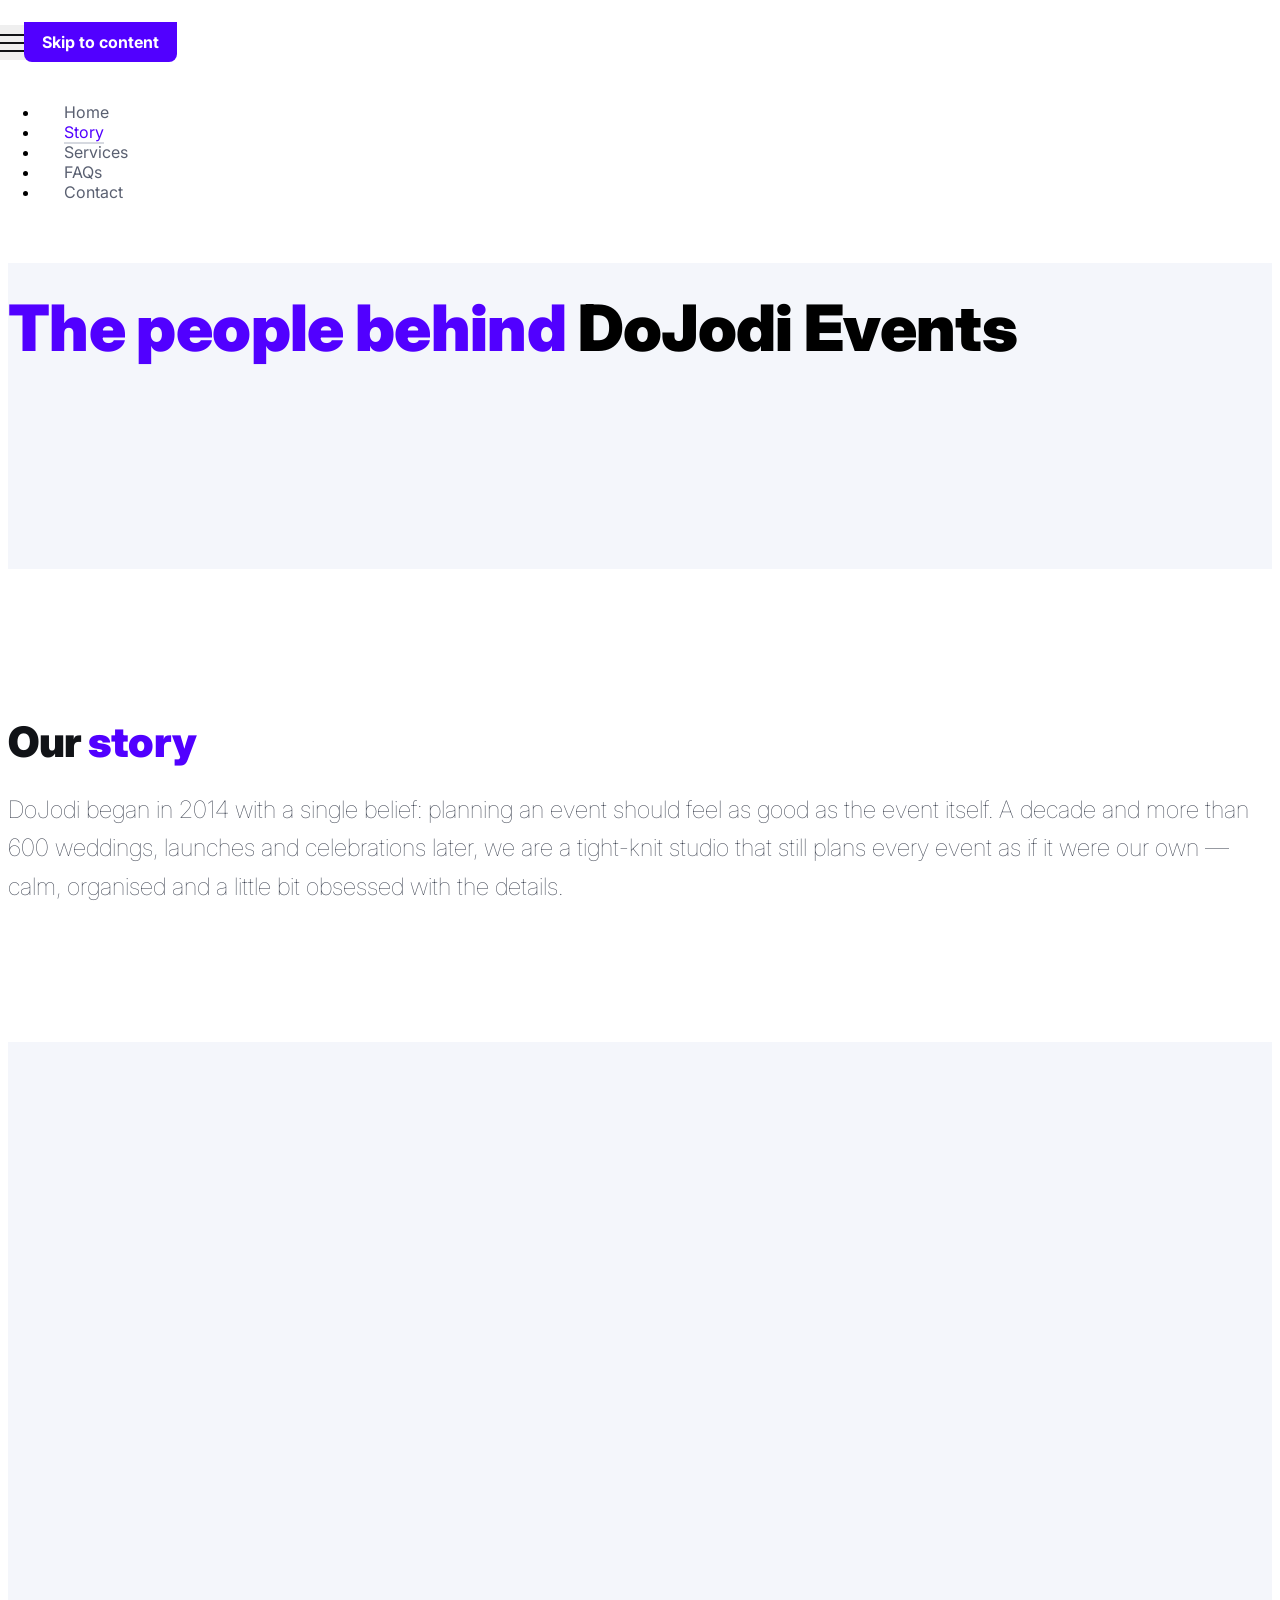
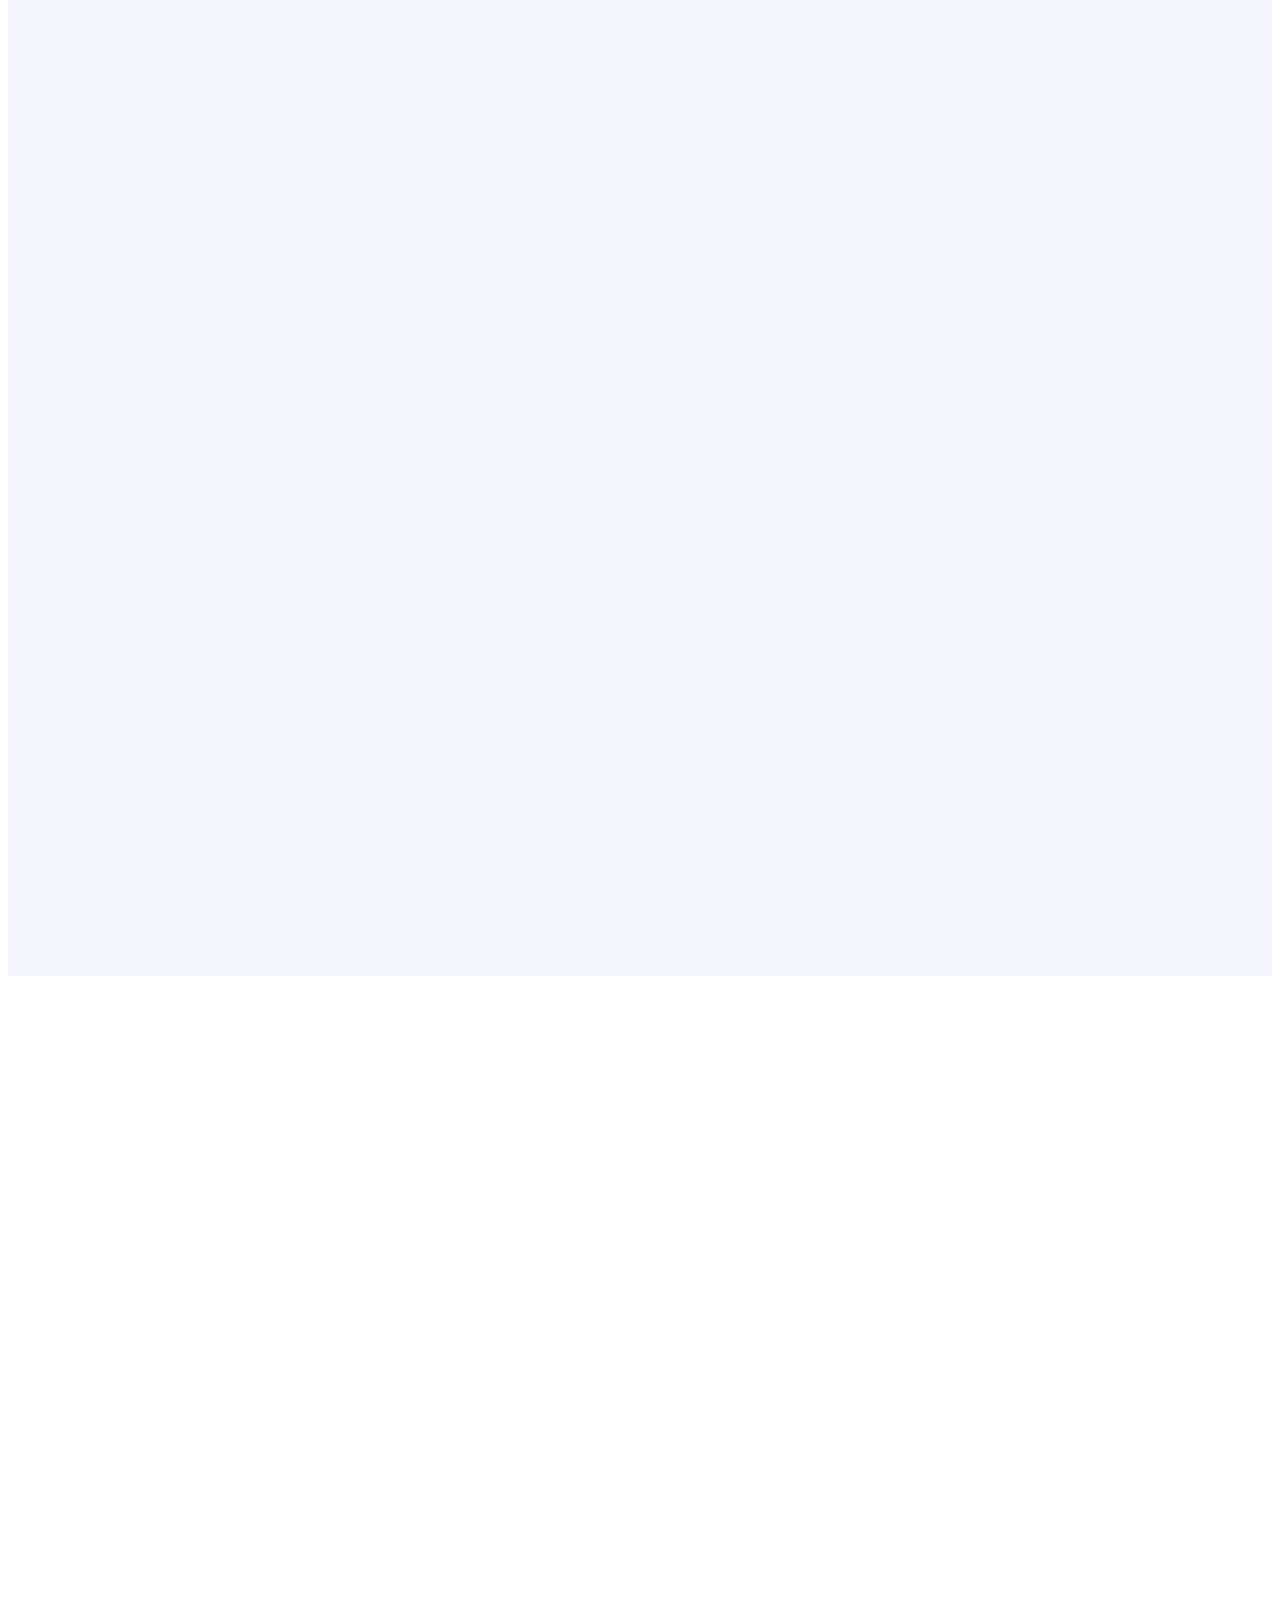
==== about.html @ 3bb0458b "Overhaul DoJodi site: shared partials, design system, real content, a11y & UX Architecture - Extract" ====
<!doctype html>
<html lang="en">
  <head>
    <meta charset="utf-8">
    <meta name="viewport" content="width=device-width, initial-scale=1">
    <meta name="description" content="Meet the team behind DoJodi Events — a full-service wedding and event planning studio, and hear what our clients say about working with us.">
    <meta name="author" content="DoJodi Events">
    <meta name="theme-color" content="#5100ff">

    <title>Our Story &amp; Team — DoJodi Events</title>

    <!-- Open Graph -->
    <meta property="og:type" content="website">
    <meta property="og:title" content="Our Story &amp; Team — DoJodi Events">
    <meta property="og:description" content="The people behind DoJodi, and what our clients say about working with us.">
    <meta property="og:url" content="https://teamdojodi.github.io/about.html">
    <meta property="og:image" content="https://teamdojodi.github.io/images/header/businesspeople-meeting-office-working.jpg">

    <link rel="icon" href="data:image/svg+xml,%3Csvg%20xmlns='http://www.w3.org/2000/svg'%20viewBox='0%200%2032%2032'%3E%3Crect%20width='32'%20height='32'%20rx='7'%20fill='%235100ff'/%3E%3Ctext%20x='16'%20y='22'%20font-family='Arial,sans-serif'%20font-size='18'%20font-weight='bold'%20fill='%23fff'%20text-anchor='middle'%3ED%3C/text%3E%3C/svg%3E">

    <!-- CSS -->
    <link rel="preconnect" href="https://fonts.googleapis.com">
    <link rel="preconnect" href="https://fonts.gstatic.com" crossorigin>
    <link href="https://fonts.googleapis.com/css2?family=Inter:wght@100;300;400;700;900&display=swap" rel="stylesheet">
    <link href="css/bootstrap.min.css" rel="stylesheet">
    <link href="css/bootstrap-icons.css" rel="stylesheet">
    <link href="css/slick.css" rel="stylesheet">
    <link href="css/dojodi.css" rel="stylesheet">
  </head>

  <body>
    <a class="skip-link" href="#main">Skip to content</a>

    <div class="preloader" role="status" aria-live="polite">
      <span class="visually-hidden">Loading…</span>
      <div class="spinner"><span class="sk-inner-circle"></span></div>
    </div>
    <div data-include="navbar"></div>

    <main id="main">
      <header class="site-header section-padding-img site-header-image">
        <div class="container">
          <div class="row">
            <div class="col-lg-6 col-12 header-info">
              <h1>
                <span class="d-block text-primary">The people behind</span>
                <span class="d-block text-dark">DoJodi Events</span>
              </h1>
            </div>
          </div>
        </div>

        <img src="images/header/businesspeople-meeting-office-working.jpg" class="header-image img-fluid" alt="A team of five colleagues laughing and throwing paperwork into the air to celebrate in a studio" loading="lazy">
      </header>

      <section class="section-padding">
        <div class="container">
          <div class="row justify-content-center">
            <div class="col-lg-9 col-12 text-center">
              <h2 class="mb-4">Our <span>story</span></h2>
              <p class="lead">DoJodi began in 2014 with a single belief: planning an event should feel as good as the event itself. A decade and more than 600 weddings, launches and celebrations later, we are a tight-knit studio that still plans every event as if it were our own — calm, organised and a little bit obsessed with the details.</p>
            </div>
          </div>
        </div>
      </section>

      <section class="team section-padding">
        <div class="container">
          <div class="row">
            <div class="col-12">
              <h2 class="mb-5">Meet the <span>team</span></h2>
            </div>

            <div class="col-lg-4 mb-4 col-12">
              <div class="team-thumb d-flex align-items-center">
                <img src="images/people/woman-wearing-mask-face-closeup-covid-19-green-background.jpeg" class="img-fluid custom-circle-image team-image me-4" alt="Portrait of Arjun Mehta against a warm coral background" loading="lazy">
                <div class="team-info">
                  <h3 class="team-name mb-0">Arjun Mehta</h3>
                  <strong class="text-muted">Founder &amp; Creative Director</strong>
                  <button type="button" class="btn custom-modal-btn" data-bs-toggle="modal" data-bs-target="#modal-arjun" aria-label="Read Arjun Mehta's full bio">
                    <i class="bi-plus-circle-fill" aria-hidden="true"></i>
                  </button>
                </div>
              </div>
            </div>

            <div class="col-lg-4 mb-4 col-12">
              <div class="team-thumb d-flex align-items-center">
                <img src="images/people/beautiful-woman-face-portrait-brown-background.jpeg" class="img-fluid custom-circle-image team-image me-4" alt="Portrait of Daniel Okoye in a denim shirt holding a camera" loading="lazy">
                <div class="team-info">
                  <h3 class="team-name mb-0">Daniel Okoye</h3>
                  <strong class="text-muted">Head of Production</strong>
                  <button type="button" class="btn custom-modal-btn" data-bs-toggle="modal" data-bs-target="#modal-daniel" aria-label="Read Daniel Okoye's full bio">
                    <i class="bi-plus-circle-fill" aria-hidden="true"></i>
                  </button>
                </div>
              </div>
            </div>

            <div class="col-lg-4 mb-lg-0 mb-4 col-12">
              <div class="team-thumb d-flex align-items-center">
                <img src="images/people/senior-man-wearing-white-face-mask-covid-19-campaign-with-design-space.jpeg" class="img-fluid custom-circle-image team-image me-4" alt="Portrait of Theo Marsh in an orange sweater and sunglasses under blue studio light" loading="lazy">
                <div class="team-info">
                  <h3 class="team-name mb-0">Theo Marsh</h3>
                  <strong class="text-muted">Design &amp; Styling Director</strong>
                  <button type="button" class="btn custom-modal-btn" data-bs-toggle="modal" data-bs-target="#modal-theo" aria-label="Read Theo Marsh's full bio">
                    <i class="bi-plus-circle-fill" aria-hidden="true"></i>
                  </button>
                </div>
              </div>
            </div>
          </div>
        </div>
      </section>

      <section class="testimonial section-padding">
        <div class="container">
          <div class="row">
            <div class="col-lg-9 mx-auto col-11">
              <h2 class="text-center">What our <span>clients</span> say</h2>

              <div class="slick-testimonial">
                <div class="slick-testimonial-caption">
                  <p class="lead">DoJodi planned our wedding down to the minute and still made it feel relaxed. On the day we genuinely did nothing but enjoy ourselves — the team had everything handled before we even noticed.</p>
                  <div class="slick-testimonial-client d-flex align-items-center mt-4">
                    <span class="custom-circle-image testimonial-avatar me-3" aria-hidden="true">PS</span>
                    <span>Priya &amp; Sam, <strong class="text-muted">Garden wedding, 180 guests</strong></span>
                  </div>
                </div>

                <div class="slick-testimonial-caption">
                  <p class="lead">We brought DoJodi a vague idea and a tight budget. They came back with a plan that fit both, kept us updated every step, and delivered a launch our whole company is still talking about.</p>
                  <div class="slick-testimonial-client d-flex align-items-center mt-4">
                    <span class="custom-circle-image testimonial-avatar me-3" aria-hidden="true">JL</span>
                    <span>Jordan Lee, <strong class="text-muted">Brightline Co., product launch</strong></span>
                  </div>
                </div>

                <div class="slick-testimonial-caption">
                  <p class="lead">My mother's 60th had to be perfect and I had no idea where to start. DoJodi handled the venue, the caterer and a hundred small things I'd never have thought of. Faultless.</p>
                  <div class="slick-testimonial-client d-flex align-items-center mt-4">
                    <span class="custom-circle-image testimonial-avatar me-3" aria-hidden="true">MN</span>
                    <span>Meera Nair, <strong class="text-muted">Milestone birthday</strong></span>
                  </div>
                </div>

                <div class="slick-testimonial-caption">
                  <p class="lead">Clear pricing, no surprises, and a team that actually listens. Our engagement party looked twice as expensive as it was, and that is entirely down to their styling.</p>
                  <div class="slick-testimonial-client d-flex align-items-center mt-4">
                    <span class="custom-circle-image testimonial-avatar me-3" aria-hidden="true">AR</span>
                    <span>Aisha Rahman, <strong class="text-muted">Engagement party</strong></span>
                  </div>
                </div>
              </div>
            </div>
          </div>
        </div>
      </section>
    </main>

    <div data-include="footer"></div>

    <!-- Team member modals -->
    <div class="modal fade" id="modal-arjun" tabindex="-1" aria-labelledby="modal-arjun-title" aria-hidden="true">
      <div class="modal-dialog modal-dialog-centered modal-lg">
        <div class="modal-content border-0">
          <div class="modal-header flex-column">
            <h2 class="modal-title" id="modal-arjun-title">Arjun Mehta</h2>
            <h6 class="text-muted">Founder &amp; Creative Director</h6>
            <button type="button" class="btn-close" data-bs-dismiss="modal" aria-label="Close"></button>
          </div>
          <div class="modal-body">
            <h5 class="mb-4">Arjun founded DoJodi in 2014 after ten years running large-format conferences across three continents.</h5>
            <div class="row mb-4">
              <div class="col-lg-6 col-12">
                <p>He set out to build the kind of studio he wished he'd been able to hire: one that treats logistics as a craft and design as a promise. Today he leads creative direction on every signature event, shaping the look and the guest experience from the first conversation.</p>
              </div>
              <div class="col-lg-6 col-12">
                <p>Arjun is happiest with a floor plan and a strong coffee, untangling the kind of timing problem that makes an event feel effortless to everyone else in the room.</p>
              </div>
            </div>
            <ul class="social-icon">
              <li class="me-3"><strong>Find Arjun</strong></li>
              <li><a href="#" class="social-icon-link bi-linkedin" aria-label="Arjun Mehta on LinkedIn"></a></li>
              <li><a href="#" class="social-icon-link bi-instagram" aria-label="Arjun Mehta on Instagram"></a></li>
            </ul>
          </div>
        </div>
      </div>
    </div>

    <div class="modal fade" id="modal-daniel" tabindex="-1" aria-labelledby="modal-daniel-title" aria-hidden="true">
      <div class="modal-dialog modal-dialog-centered modal-lg">
        <div class="modal-content border-0">
          <div class="modal-header flex-column">
            <h2 class="modal-title" id="modal-daniel-title">Daniel Okoye</h2>
            <h6 class="text-muted">Head of Production</h6>
            <button type="button" class="btn-close" data-bs-dismiss="modal" aria-label="Close"></button>
          </div>
          <div class="modal-body">
            <h5 class="mb-4">Daniel runs the moving parts — suppliers, build schedules, sound, light and the run-of-show that keeps the day on time.</h5>
            <div class="row mb-4">
              <div class="col-lg-6 col-12">
                <p>With a background in live production and photography, he sees an event as a series of cues that have to land in the right order. He builds the timeline, briefs every supplier, and is on site from the first delivery to the last van out.</p>
              </div>
              <div class="col-lg-6 col-12">
                <p>If something can go wrong, Daniel has already planned for it twice. Clients rarely meet the contingency plans — which is exactly the point.</p>
              </div>
            </div>
            <ul class="social-icon">
              <li class="me-3"><strong>Find Daniel</strong></li>
              <li><a href="#" class="social-icon-link bi-linkedin" aria-label="Daniel Okoye on LinkedIn"></a></li>
              <li><a href="#" class="social-icon-link bi-instagram" aria-label="Daniel Okoye on Instagram"></a></li>
            </ul>
          </div>
        </div>
      </div>
    </div>

    <div class="modal fade" id="modal-theo" tabindex="-1" aria-labelledby="modal-theo-title" aria-hidden="true">
      <div class="modal-dialog modal-dialog-centered modal-lg">
        <div class="modal-content border-0">
          <div class="modal-header flex-column">
            <h2 class="modal-title" id="modal-theo-title">Theo Marsh</h2>
            <h6 class="text-muted">Design &amp; Styling Director</h6>
            <button type="button" class="btn-close" data-bs-dismiss="modal" aria-label="Close"></button>
          </div>
          <div class="modal-body">
            <h5 class="mb-4">Theo turns a brief into a feeling — through colour, florals, lighting and the hundred styling choices guests sense but never see.</h5>
            <div class="row mb-4">
              <div class="col-lg-6 col-12">
                <p>Trained in set design, he leads the studio's creative styling, working with florists, lighting designers and fabricators to make each space feel intentional from the entrance to the last table.</p>
              </div>
              <div class="col-lg-6 col-12">
                <p>He believes the best design is the kind nobody can quite explain — it just feels right the moment you walk in.</p>
              </div>
            </div>
            <ul class="social-icon">
              <li class="me-3"><strong>Find Theo</strong></li>
              <li><a href="#" class="social-icon-link bi-instagram" aria-label="Theo Marsh on Instagram"></a></li>
              <li><a href="#" class="social-icon-link bi-linkedin" aria-label="Theo Marsh on LinkedIn"></a></li>
            </ul>
          </div>
        </div>
      </div>
    </div>

    <script src="js/includes.js"></script>
  </body>
</html>
---- css/dojodi.css ----
/* ==========================================================================
   DoJodi — Design System
   --------------------------------------------------------------------------
   COLOUR (every text/background pair below meets WCAG AA — 4.5:1)
     --primary-color  #5100ff  Brand violet. 7.5:1 on white.
     --dark-color     #111317  Near-black for headings & dark sections.
     --text-color     #3c4250  Default body copy. 10:1 on white.
     --p-color        #5a6071  Muted / secondary text. 6.3:1 on white.
     --section-bg     #f4f6fb  Tinted section background.

   SPACING — 8px base scale (--space-1 … --space-11 = 4px … 112px).
     Section rhythm: --space-11 (112px) desktop, --space-8 (64px) mobile.

   TYPE — 'Inter'. Headings 64/42/36/32/24/20px (h1–h6); body 18px.
     Weights: 300 light · 400 normal · 700 bold · 900 black.
   ========================================================================== */

/*---------------------------------------
  CUSTOM PROPERTIES ( VARIABLES )             
-----------------------------------------*/
:root {
  /* Brand palette */
  --white-color:                #FFFFFF;
  --primary-color:              #5100ff;
  --primary-dark:               #3d00c2;
  --section-bg-color:           #f4f6fb;
  --dark-color:                 #111317;
  --grey-color:                 #d6d9e0;
  --text-color:                 #3c4250;
  --p-color:                    #5a6071;
  --error-color:                #c81e1e;
  --success-color:              #1a7f47;

  --body-font-family:           'Inter', sans-serif;

  /* Type scale */
  --h5-font-size:               24px;
  --p-font-size:                18px;
  --copyright-text-font-size:   16px;
  --product-link-font-size:     14px;
  --custom-link-font-size:      12px;

  /* Weights */
  --font-weight-thin:           100;
  --font-weight-light:          300;
  --font-weight-normal:         400;
  --font-weight-bold:           700;
  --font-weight-black:          900;

  /* Spacing scale (8px base) */
  --space-1:  4px;
  --space-2:  8px;
  --space-3:  16px;
  --space-4:  24px;
  --space-5:  32px;
  --space-6:  40px;
  --space-7:  48px;
  --space-8:  64px;
  --space-9:  80px;
  --space-10: 96px;
  --space-11: 112px;
}

body,
html {
  height: 100%;
}

html {
  scroll-behavior: smooth;
}

@media screen and (prefers-reduced-motion: reduce) {
  html {
    scroll-behavior: auto;
  }
}

body {
    background: var(--white-color);
    font-family: var(--body-font-family);    
    position: relative;
}

/*---------------------------------------
  TYPOGRAPHY               
-----------------------------------------*/

h2,
h3,
h4,
h5,
h6 {
  color: var(--dark-color);
  line-height: inherit;
}

h1,
h2,
h3,
h4,
h5,
h6 {
  font-weight: var(--font-weight-bold);
}

h1,
h2 {
  font-weight: var(--font-weight-black);
}

h1 {
  font-size: 64px;
  line-height: normal;
}

h2 {
  font-size: 42px;
}

h3 {
  font-size: 36px;
}

h4 {
  font-size: 32px;
}

h5 {
  font-size: 24px;
}

h6 {
  font-size: 20px;
}

p {
  color: var(--text-color);
  font-size: var(--p-font-size);
  font-weight: var(--font-weight-normal);
  line-height: 1.7;
}

a, 
button {
  touch-action: manipulation;
  transition: all 0.3s;
}

a {
  color: var(--p-color);
  text-decoration: none;
}

a:hover {
  color: var(--primary-color);
}

.text-primary {
  color: var(--primary-color) !important;
}

::selection {
  background: var(--primary-color);
  color: var(--white-color);
}

/*---------------------------------------
  CUSTOM LINK               
-----------------------------------------*/
.custom-link {
  color: var(--p-color);
  font-size: var(--custom-link-font-size);
  font-weight: var(--font-weight-bold);
  text-transform: uppercase;
  position: relative;
}

.custom-link i {
  position: absolute;
  opacity: 0;
  bottom: 0;
  left: 100%;
  transition: all 0.3s;
  line-height: normal;
}

.custom-link:hover i {
  opacity: 1;
  left: 101%;
}

.lead {
  font-size: 1.5rem;
  font-weight: var(--font-weight-thin);
}

b,
strong {
  font-weight: var(--font-weight-bold);
}

/*---------------------------------------
  PRE LOADER               
-----------------------------------------*/
.preloader {
  position: fixed;
  top: 0;
  left: 0;
  width: 100%;
  height: 100%;
  z-index: 99999;
  display: flex;
  flex-flow: row nowrap;
  justify-content: center;
  align-items: center;
  background: none repeat scroll 0 0 var(--white-color);
}

.spinner {
  border: 1px solid transparent;
  border-radius: 5px;
  position: relative;
}

.spinner::before {
  content: '';
  box-sizing: border-box;
  position: absolute;
  top: 50%;
  left: 50%;
  width: 45px;
  height: 45px;
  margin-top: -10px;
  margin-left: -23px;
  border-radius: 50%;
  border: 1px solid #959595;
  border-top-color: var(--white-color);
  animation: spinner .9s linear infinite;
}

@keyframes spinner {
  to {transform: rotate(360deg);}
}

/*---------------------------------------
  CUSTOM BUTTON & ICON              
-----------------------------------------*/
.custom-btn {
  background: var(--dark-color);
  border-radius: 50px;
  color: var(--white-color);
  font-size: var(--copyright-text-font-size);
  text-transform: uppercase;
  padding: 16.50px 20px;
}

.social-btn {
  background: transparent;
  border: 1px solid var(--grey-color);
  color: var(--dark-color);
  text-transform: none;
}

.social-btn:hover {
  border-color: transparent;
}

.cart-form-select {
  border-radius: 0;
  padding-top: 15px;
  padding-bottom: 15px;
}

.cart-btn {
  border-radius: 0;
  width: 100%;
  font-size: var(--product-link-font-size);
}

.custom-btn:hover,
.slick-slideshow .custom-btn:hover {
  background: var(--primary-color);
  color: var(--white-color);
}

.custom-icon {
  color: var(--p-color);
  font-size: 24px;
}

.custom-icon {
  display: inline-block;
  vertical-align: middle;
}

.bi-bag.custom-icon {
  font-size: 17px;
}

/*---------------------------------------
  DIV SEPARATOR               
-----------------------------------------*/
.div-separator {
  position: relative;
}

.div-separator::before {
  content: "";
  height: 1px;
  background: var(--grey-color);
  display: block;
  width: 100%;
}

.div-separator span {
  position: absolute;
  top: 50%;
  margin-left: -22.5px;
  left: 50%;
  text-align: center;
  background: var(--white-color);
  margin-top: -11px;
  color: var(--dark-color);
  font-weight: var(--font-weight-bold);
  font-size: 14px;
  width: 35px;
  text-transform: uppercase;
}

/*---------------------------------------
  NAVIGATION               
-----------------------------------------*/
.navbar {
  background: var(--white-color);
  position: fixed;
  top: 0;
  right: 0;
  left: 0;
  padding: 25px 0;
  z-index: 2;
  will-change: transform;
  transition: transform 300ms linear;
}

.navbar span, h2 span, h4 span {
	color: var(--primary-color);
}

.navbar.headroom--not-top {
  padding: 20px 0;
}

.headroom--pinned {
  transform: translate(0, 0);
}

.headroom--unpinned {
  transform: translate(0, -150%);
}

.navbar-brand {
  color: var(--dark-color);
  font-size: 24px;
  font-weight: var(--font-weight-light);
  margin: 0;
  padding: 0;
}

.navbar-expand-lg .navbar-nav .nav-link {
  display: inline-block;
  padding: 0;
  margin-right: 1.5rem;
  margin-left: 1.5rem;
}

.nav-link {
  color: var(--p-color);
  font-size: 16px;
  position: relative;
}

.navbar .nav-link::after {
  position: absolute;
  top: 100%;
  left: 0;
  width: 100%;
  height: 2px;
  background: var(--grey-color);
  content: '';
  opacity: 0;
  -webkit-transition: opacity 0.3s, -webkit-transform 0.3s;
  -moz-transition: opacity 0.3s, -moz-transform 0.3s;
  transition: opacity 0.3s, transform 0.3s;
  -webkit-transform: translateY(10px);
  -moz-transform: translateY(10px);
  transform: translateY(10px);
}

.navbar .nav-link.active::after, 
.navbar .nav-link:hover::after {
  opacity: 1;
  -webkit-transform: translateY(0px);
  -moz-transform: translateY(0px);
  transform: translateY(0px);
}

.navbar .nav-link.active,
.navbar .nav-link:hover {
  color: var(--primary-color);
}

.nav-link:focus, 
.nav-link:hover {
  color: var(--p-color);
}

.navbar-toggler {
  border: 0;
  padding: 0;
  cursor: pointer;
  margin: 0;
  width: 30px;
  height: 35px;
  outline: none;
}

.navbar-toggler:focus {
  outline: none;
  box-shadow: none;
}

.navbar-toggler[aria-expanded="true"] .navbar-toggler-icon {
  background: transparent;
}

.navbar-toggler[aria-expanded="true"] .navbar-toggler-icon:before,
.navbar-toggler[aria-expanded="true"] .navbar-toggler-icon:after {
  transition: top 300ms 50ms ease, -webkit-transform 300ms 350ms ease;
  transition: top 300ms 50ms ease, transform 300ms 350ms ease;
  transition: top 300ms 50ms ease, transform 300ms 350ms ease, -webkit-transform 300ms 350ms ease;
  top: 0;
}

.navbar-toggler[aria-expanded="true"] .navbar-toggler-icon:before {
  transform: rotate(45deg);
}

.navbar-toggler[aria-expanded="true"] .navbar-toggler-icon:after {
  transform: rotate(-45deg);
}

.navbar-toggler .navbar-toggler-icon {
  background: var(--dark-color);
  transition: background 10ms 300ms ease;
  display: block;
  width: 30px;
  height: 2px;
  position: relative;
}

.navbar-toggler .navbar-toggler-icon::before,
.navbar-toggler .navbar-toggler-icon::after {
  transition: top 300ms 350ms ease, -webkit-transform 300ms 50ms ease;
  transition: top 300ms 350ms ease, transform 300ms 50ms ease;
  transition: top 300ms 350ms ease, transform 300ms 50ms ease, -webkit-transform 300ms 50ms ease;
  position: absolute;
  right: 0;
  left: 0;
  background: var(--dark-color);
  width: 30px;
  height: 2px;
  content: '';
}

.navbar-toggler .navbar-toggler-icon:before {
  top: -8px;
}

.navbar-toggler .navbar-toggler-icon:after {
  top: 8px;
}

/*---------------------------------------
  SITE HEADER              
-----------------------------------------*/
.site-header {
  background-color: var(--section-bg-color);
  position: relative;
  overflow: hidden;
  margin-top: 86px;
}

.site-header.section-padding {
  padding-top: 7rem;
  padding-bottom: 7rem;
}

.site-header.section-padding-img {
  padding-top: 10rem;
  padding-bottom: 10rem;
}

.header-image {
  position: absolute;
  top: 0;
  right: 0;
  width: 50%;
  height: 100%;
  object-fit: cover;
}

/*---------------------------------------
  SLICK SLIDESHOW               
-----------------------------------------*/
@media (min-width: 992px) {
  .slick-slideshow {
    height: 100vh;
  }
}

.slick-slideshow {
  margin-top: 86px;
}

.slick-title {
  color: var(--white-color);
}

.slick-custom {
  position: relative;
}

.slick-custom img {
  width: 100%;
  object-fit: cover;
}

.slick-bottom {
  background: linear-gradient(to top, var(--dark-color), transparent 90%);
  position: absolute;
  z-index: 2;
  bottom: 0;
  right: 0;
  left: 0;
  width: 100%;
  height: 100%;
}

.slick-bottom .container {
  position: absolute;
  top: 40%;
  left: 50%;
  transform: translate(-50%, -40%);
}

.slick-slideshow .custom-btn {
  font-weight: var(--font-weight-bold);
  display: inline-block;
  padding-right: 32px;
  padding-left: 32px;
}

@media (min-width: 576px) {
  .slick-slideshow .slick-dots {
    max-width: 540px;
  }
}

@media (min-width: 768px) {
  .slick-slideshow .slick-dots {
    max-width: 720px;
  }
}

@media (min-width: 992px) {
  .slick-slideshow .slick-dots {
    max-width: 960px;
  }
}

@media (min-width: 1200px) {
  .slick-slideshow .slick-dots {
    max-width: 1140px;
  }
}

@media (min-width: 1400px) {
  .slick-slideshow .slick-dots {
    max-width: 1320px;
  }
}

.slick-slideshow .slick-dots {
  position: absolute;
  z-index: 2;
  top: 50%;
  left: 0;
  right: 0;
  transform: translate(0, -50%);
  margin: 0 auto;
  padding: 0;
}

.slick-slideshow .slick-dots li {
  background: transparent;
  border: 5px solid rgba(255, 255, 255, 0.35);
  border-radius: 100%;
  display: block;
  width: 30px;
  height: 30px;
  margin: 10px;
  padding: 5px;
  margin-left: auto;
  cursor: pointer;
}

.slick-slideshow .slick-dots button {
  background: transparent;
  border: none;
  color: transparent;
  display: block;
  width: 100%;
  height: 0;
  margin: 0;
  padding: 0;
  outline: none;
  height: 0;
}

.slick-slideshow .slick-dots li:hover,
.slick-slideshow .slick-dots .slick-active {
  background: var(--white-color);
}

/*---------------------------------------
  CUSTOM CIRCLE IMAGES               
-----------------------------------------*/

.custom-circle-image {
  border-radius: 100px;
  width: 55px;
  height: 55px;
}

.custom-circle-image.team-image {
  width: 85px;
  height: 85px;
}

/*---------------------------------------
  TESTIMONIAL               
-----------------------------------------*/
.slick-testimonial .slick-list,
.slick-testimonial .slick-track {
  height: 100%;
}

.slick-testimonial {
  margin: auto;
}

.slick-testimonial-caption {
  quotes: '❝' '❞';
  position: relative;
  padding: 5rem 7rem;
}

.slick-testimonial-caption::before {
  content: open-quote;
  display: inline-block;
  color: var(--primary-color);
  font-family: auto;
  font-size: 100px;
  height: 0;
  position: absolute;
  top: 0;
  left: 0;
}

.slick-testimonial .slick-dots {
  text-align: center;
}

.slick-testimonial .slick-dots li {
  background: var(--grey-color);
  display: inline-block;
  vertical-align: top;
  width: 16%;
  height: 1px;
}

.slick-testimonial .slick-dots button {
  background: transparent;
  border: none;
  color: transparent;
  display: block;
  width: 100%;
  height: 0;
  margin: 0;
  padding: 0;
}

.slick-testimonial .slick-dots li:hover,
.slick-testimonial .slick-dots .slick-active {
  background: var(--dark-color);
}

/*---------------------------------------
  SECTION               
-----------------------------------------*/
section {
  content-visibility: auto;
  contain-intrinsic-size: 700px;
}

.section-padding {
  padding-top: 7rem;
  padding-bottom: 7rem;
}

/*---------------------------------------
  ABOUT               
-----------------------------------------*/
.about .nav-pills .nav-item {
  width: 100%;
}

.about .nav-pills .nav-link {
  color: var(--p-color);
  font-size: 18px;
  font-weight: var(--font-weight-bold);
  border-left: 1px solid var(--grey-color);
  border-radius: 0;
  padding-right: 0;
}

.about .nav-pills .nav-link:hover,
.about .nav-pills .nav-link.active, 
.about .nav-pills .show>.nav-link {
  background: transparent;
  border-left-color: var(--primary-color);
  color: var(--primary-color);
}

/*---------------------------------------
  FAQ ACCORDION               
-----------------------------------------*/
.accordion-item {
  background-color: transparent;
  border-top: 0;
  border-right: 0;
  border-left: 0;
}

.accordion-button {
  background-color: transparent;
  box-shadow: none;
}

.accordion-button:not(.collapsed) {
  background: transparent;
  box-shadow: none;
}

button:focus:not(:focus-visible) {
  border-color: transparent;
  box-shadow: none;
}

.accordion-body {
  border-top: 1px solid rgba(0,0,0,.125);
}

.accordion-button {
  font-size: 1.5rem;
  font-weight: var(--font-weight-normal);
  padding-top: 1.5rem;
  padding-right: 0;
  padding-bottom: 1.5rem;
  padding-left: 0;
}

.accordion-body {
  padding: 2rem 0;
}

/*---------------------------------------
  TEAM MEMBERS               
-----------------------------------------*/
.team {
  background: var(--grey-color);
}

.team-thumb {
  background: var(--white-color);
  position: relative;
  border-radius: .25rem;
  padding: 42px 32px;
}

.team-info {
  width: 100%;
}

.custom-modal-btn {
  background: var(--grey-color);
  color: var(--white-color);
  position: absolute;
  top: 0;
  right: 0;
  bottom: 0;
  margin: auto 32px;
  width: 42px;
  height: 42px;
}

.modal-body {
  padding: 4rem;
}

.modal-header {
  padding-top: 7rem;
  padding-bottom: 5rem;
}

.modal-header .btn-close {
  position: absolute;
  top: 0;
  right: 0;
  font-size: 24px;
  margin: 32px;
}

#cart-modal .modal-header .btn-close {
  z-index: 2;
  margin: 22px;
}

#cart-modal .modal-header {
  border-bottom: 0;
  padding: 0;
}

#cart-modal .modal-footer {
  padding: 2rem 4rem;
}

/*---------------------------------------
  SKILL - PROGRESS BAR               
-----------------------------------------*/
.skill-thumb strong {
  display: inline-block;
  margin-bottom: 6px;
}

.skill-thumb span {
  color: var(--dark-color);
  font-size: 24px;
  font-weight: var(--font-weight-bold);
}

.skill-thumb .progress {
  background: var(--white-color);
  box-shadow: none;
  border-radius: 100px;
  height: 1px;
  margin-bottom: 16px;
}

.skill-thumb .progress .progress-bar-primary {
  background: var(--grey-color);
}

/*---------------------------------------
  PRODUCT               
-----------------------------------------*/
.front-product {
  background: var(--section-bg-color);
}

.product-thumb {
  background: var(--white-color);
  position: relative;
  transition: all 0.5s ease-out;
}

.product-image {
  transition: all 0.5s ease-out;
}

.product-thumb:hover .product-image {
  box-shadow: 0 1rem 3rem rgba(0,0,0,.175);
}

.product-info {
  padding: 30px 20px;
}

.product-description {
  padding: 0 20px;
}

.product-icon {
  color: var(--white-color);
}

.product-title-link {
  color: var(--dark-color);
}

.product-p {
  font-size: var(--product-link-font-size);
}

.view-all {
  text-transform: uppercase;
  color: var(--p-color);
  font-size: 13px;
  font-weight: var(--font-weight-bold);
  border-bottom: 2px solid var(--grey-color);
  padding-bottom: 6px;
}

/*---------------------------------------
  CONTACT              
-----------------------------------------*/
.contact-info {
  padding: 40px;
}

.contact-form .form-control {
  border-color: var(--grey-color);
  font-weight: var(--font-weight-normal);
}

.form-floating>label {
  color: var(--p-color);
  font-weight: var(--font-weight-normal);
}

.contact-form button[type='submit'] {
  background: var(--dark-color);
  border: none;
  border-radius: 100px;
  color: var(--white-color);
  font-weight: var(--font-weight-bold);
  text-transform: uppercase;
  padding: 16px;
}

.contact-form button[type='submit']:hover {
  background: var(--primary-color);
}

/*---------------------------------------
  SITE FOOTER               
-----------------------------------------*/
.site-footer {
  background: var(--dark-color);
  padding-top: 5rem;
  padding-bottom: 5rem;
}

.footer-menu {
  margin: 0;
  padding: 0;
}

.footer-menu-item {
  display: block;
  width: 50%;
}

.footer-menu-link {
  color: #6c757d;
  font-weight: var(--font-weight-light);
  display: inline-block;
  vertical-align: top;
  margin-top: 4px;
  margin-bottom: 4px;
}

.site-footer .social-icon-link {
  margin-top: 4px;
}

.site-footer .social-icon-link:hover,
.footer-menu-link:hover {
  color: var(--white-color);
}

.copyright-text {
  font-size: var(--copyright-text-font-size);
}

/*---------------------------------------
  SOCIAL ICON               
-----------------------------------------*/
.social-icon {
  margin: 0;
  padding: 0;
}

.social-icon li {
  list-style: none;
  display: inline-block;
  vertical-align: top;
}

.social-icon-link {
  color: #6c757d;
  font-size: 1rem;
  display: inline-block;
  vertical-align: top;
  margin-bottom: 4px;
  margin-right: 15px;
}

.social-icon-link:hover {
  color: var(--primary-color);
}

/*---------------------------------------
  RESPONSIVE STYLES               
-----------------------------------------*/
@media screen and (max-width: 1200px) {
  h1 {
    font-size: 62px;
  }
}

@media screen and (max-width: 991px) {
  h1 {
    font-size: 42px;
    margin-bottom: 0;
  }

  h2 {
    font-size: 36px;
  }

  h3 {
    font-size: 32px;
  }

  h4 {
    font-size: 28px;
  }

  h5 {
    font-size: 24px;
  }

  h6 {
    font-size: 20px;
  }

  .lead {
    font-size: 16px;
  }

  .navbar-expand-lg .navbar-nav .nav-link {
    margin-top: 1rem;
  }

  .site-header {
    background-position: bottom;
  }

  #cart-modal .modal-header .btn-close {
    margin: 22px 14px;
  }

  .custom-btn {
    font-size: 14px;
    padding: 13.5px 20px;
  }

  .slick-slideshow .custom-btn {
    padding-right: 27px;
    padding-left: 27px;
  }

  .social-login,
  .div-separator {
    width: 75% !important;
  }

  #cart-modal .modal-footer .row {
    width: 100% !important;
  }

  .site-header.section-padding,
  .section-padding {
    padding-top: 4rem;
    padding-bottom: 4rem;
  }

  .site-header-image.section-padding {
    padding-bottom: 0;
  }

  .header-info {
    padding-top: 50px;
    padding-bottom: 100px;
  }

  .header-image {
    position: relative;
    top: auto;
    bottom: 0;
    left: 0;
    width: auto;
    height: auto;
  }

  .slick-testimonial-caption {
    padding: 6rem 3rem 4rem 3rem;
  }

  .slick-slideshow .slick-dots li {
    width: 25px;
    height: 25px;
  }

  .modal-header {
    padding-top: 6rem;
    padding-bottom: 2rem;
  }

  .modal-body {
    padding: 2rem;
  }

  #cart-modal .modal-footer {
    padding-right: 0;
    padding-left: 0;
  }

  #cart-modal .modal-body {
    padding: 4rem 2rem 2rem 2rem;
  }
}

/* ==========================================================================
   OVERHAUL ADDITIONS — a11y, interaction states & premium polish
   Appended intentionally so these rules win via the cascade.
   ========================================================================== */

/* --- Accessibility: skip link + visible keyboard focus ------------------- */
.skip-link {
  position: absolute;
  top: -64px;
  left: var(--space-3);
  z-index: 100000;
  background: var(--primary-color);
  color: var(--white-color);
  padding: 10px 18px;
  border-radius: 0 0 8px 8px;
  font-weight: var(--font-weight-bold);
  transition: top 0.2s ease;
}
.skip-link:focus {
  top: 0;
  color: var(--white-color);
}

a:focus-visible,
button:focus-visible,
input:focus-visible,
select:focus-visible,
textarea:focus-visible,
.btn:focus-visible,
.nav-link:focus-visible,
.custom-icon:focus-visible,
.accordion-button:focus-visible,
[tabindex]:focus-visible {
  outline: 3px solid var(--primary-color);
  outline-offset: 3px;
  border-radius: 4px;
}

/* --- Headings & body rhythm --------------------------------------------- */
h1, h2, h3, h4 { letter-spacing: -0.01em; }
h2 { margin-bottom: var(--space-4); }
.lead { color: var(--text-color); line-height: 1.6; }

/* --- Buttons ------------------------------------------------------------- */
.custom-btn {
  padding: 16px 28px;
  letter-spacing: 0.04em;
  font-weight: var(--font-weight-bold);
  box-shadow: 0 6px 18px rgba(17, 19, 23, 0.12);
}
.custom-btn:hover,
.slick-slideshow .custom-btn:hover {
  background: var(--primary-dark);
  transform: translateY(-2px);
  box-shadow: 0 10px 26px rgba(81, 0, 255, 0.28);
}
.custom-btn:active { transform: translateY(0); }
.social-btn:hover { border-color: var(--primary-color); color: var(--primary-color); background: transparent; }
.view-all:hover { color: var(--primary-color); border-bottom-color: var(--primary-color); }

/* --- Navbar -------------------------------------------------------------- */
.navbar.headroom--not-top { box-shadow: 0 6px 24px rgba(17, 19, 23, 0.07); }
.custom-icon:hover { color: var(--primary-color); }

/* --- Hero slideshow ------------------------------------------------------ */
.slick-slideshow { overflow: hidden; }
.slick-bottom {
  background: linear-gradient(to top, rgba(17, 19, 23, 0.85), rgba(17, 19, 23, 0.15) 60%, transparent 100%);
}
.slick-title {
  font-weight: var(--font-weight-black);
  letter-spacing: -0.02em;
}
@media (min-width: 992px) {
  .slick-custom img { height: 100vh; }
}

/* --- Service / product cards + demo badge -------------------------------- */
.product-thumb {
  position: relative;
  background: var(--white-color);
  border: 1px solid var(--grey-color);
  border-radius: 14px;
  overflow: hidden;
  height: 100%;
  transition: transform 0.4s ease, box-shadow 0.4s ease;
}
.product-thumb:hover {
  transform: translateY(-6px);
  box-shadow: 0 1.25rem 2.5rem rgba(17, 19, 23, 0.14);
}
.product-image-link { display: block; overflow: hidden; }
.product-image {
  width: 100%;
  aspect-ratio: 4 / 3;
  object-fit: cover;
  display: block;
  transition: transform 0.6s ease;
}
.product-thumb:hover .product-image { transform: scale(1.06); box-shadow: none; }
.product-info { display: block; padding: var(--space-4); }
.product-eyebrow {
  display: inline-block;
  color: var(--primary-color);
  font-size: 12px;
  font-weight: var(--font-weight-bold);
  letter-spacing: 0.08em;
  text-transform: uppercase;
  margin-bottom: var(--space-2);
}
.product-title { font-size: 22px; margin-bottom: var(--space-2); }
.product-title-link { color: var(--dark-color); }
.product-title-link:hover { color: var(--primary-color); }
.product-p { color: var(--p-color); margin-bottom: var(--space-3); }
.product-price {
  display: inline-block;
  color: var(--dark-color);
  font-weight: var(--font-weight-bold);
  font-size: 18px;
}
.product-icon {
  position: absolute;
  top: var(--space-3);
  right: var(--space-3);
  z-index: 3;
  background: rgba(255, 255, 255, 0.92);
  color: var(--dark-color);
  border: none;
  width: 40px;
  height: 40px;
  border-radius: 50%;
  display: inline-flex;
  align-items: center;
  justify-content: center;
  font-size: 18px;
  box-shadow: 0 2px 8px rgba(17, 19, 23, 0.15);
  cursor: pointer;
  transition: all 0.25s ease;
}
.product-icon:hover,
.product-icon.is-saved { background: var(--primary-color); color: var(--white-color); }
.demo-badge {
  position: absolute;
  top: var(--space-3);
  left: var(--space-3);
  z-index: 3;
  background: rgba(17, 19, 23, 0.82);
  color: var(--white-color);
  font-size: 11px;
  font-weight: var(--font-weight-bold);
  letter-spacing: 0.08em;
  text-transform: uppercase;
  padding: 5px 10px;
  border-radius: 6px;
}
.demo-note {
  display: inline-flex;
  align-items: center;
  gap: var(--space-2);
  background: var(--section-bg-color);
  border: 1px dashed var(--grey-color);
  color: var(--p-color);
  font-size: 14px;
  padding: 10px 16px;
  border-radius: 10px;
}

/* --- Product detail ------------------------------------------------------ */
.product-detail { padding-top: calc(86px + var(--space-7)); padding-bottom: var(--space-9); }
.product-detail .product-image { aspect-ratio: 1 / 1; border-radius: 14px; }
.product-detail .product-thumb { border: 0; overflow: visible; }
.product-detail .product-thumb:hover { transform: none; box-shadow: none; }
.line-total { color: var(--dark-color); font-weight: var(--font-weight-bold); font-size: 20px; }
.product-includes { list-style: none; margin: 0; padding: 0; }
.product-includes li { display: flex; align-items: center; gap: var(--space-2); margin-bottom: var(--space-2); color: var(--text-color); }
.product-includes i { color: var(--success-color); }

/* --- Breadcrumb ---------------------------------------------------------- */
.page-breadcrumb { margin-bottom: var(--space-5); font-size: 14px; }
.page-breadcrumb a { color: var(--p-color); }
.page-breadcrumb a:hover { color: var(--primary-color); }
.page-breadcrumb .sep { color: var(--grey-color); margin: 0 8px; }
.page-breadcrumb .current { color: var(--dark-color); font-weight: var(--font-weight-bold); }

/* --- Team ---------------------------------------------------------------- */
.team { background: var(--section-bg-color); }
.team-thumb {
  border: 1px solid var(--grey-color);
  border-radius: 14px;
  padding: var(--space-5);
  transition: transform 0.3s ease, box-shadow 0.3s ease;
  height: 100%;
}
.team-thumb:hover { transform: translateY(-4px); box-shadow: 0 1rem 2rem rgba(17, 19, 23, 0.1); }
.custom-circle-image { object-fit: cover; }
.custom-circle-image.team-image { width: 88px; height: 88px; }
.custom-modal-btn { background: var(--primary-color); color: var(--white-color); transition: all 0.25s ease; }
.custom-modal-btn:hover { background: var(--primary-dark); color: var(--white-color); transform: scale(1.08); }

/* --- Testimonial --------------------------------------------------------- */
.slick-testimonial-caption .lead { color: var(--text-color); font-weight: var(--font-weight-light); }
.slick-testimonial-caption::before { color: var(--primary-color); }

/* --- FAQ accordion ------------------------------------------------------- */
.accordion-button:not(.collapsed) { color: var(--primary-color); }
.accordion-button::after { transition: transform 0.3s ease; }

/* --- Forms: focus, validation & success --------------------------------- */
.form-control:focus,
.form-select:focus {
  border-color: var(--primary-color);
  box-shadow: 0 0 0 0.18rem rgba(81, 0, 255, 0.15);
}
.form-hint {
  color: var(--p-color);
  font-size: 14px;
}
.form-error {
  display: block;
  color: var(--error-color);
  font-size: 14px;
  margin-top: 6px;
  min-height: 1.1em;
}
.form-control.is-invalid {
  border-color: var(--error-color) !important;
  box-shadow: 0 0 0 0.18rem rgba(200, 30, 30, 0.15);
}
.form-success {
  display: flex;
  align-items: flex-start;
  gap: var(--space-3);
  padding: var(--space-5);
  border: 1px solid rgba(26, 127, 71, 0.35);
  background: rgba(26, 127, 71, 0.08);
  border-radius: 14px;
  color: var(--text-color);
}
.form-success i { color: var(--success-color); font-size: 28px; line-height: 1; }
.form-success strong { display: block; color: var(--dark-color); font-size: 20px; margin-bottom: 4px; }
.form-success:focus { outline: none; }
.contact-form button[type='submit']:hover { background: var(--primary-dark); transform: translateY(-2px); }

/* --- Contact ------------------------------------------------------------- */
.contact-info-title { font-size: 18px; font-weight: var(--font-weight-bold); margin-bottom: var(--space-3); }

/* --- Footer -------------------------------------------------------------- */
.footer-brand { font-size: 24px; font-weight: var(--font-weight-bold); margin: 0; }
.footer-brand a { color: var(--primary-color); }
.footer-heading { font-size: 18px; font-weight: var(--font-weight-bold); }
.site-footer .text-muted { color: #aab2c0 !important; }
.footer-menu-link,
.site-footer .social-icon-link { color: #c2c8d4; }
.footer-menu-link:hover,
.site-footer .social-icon-link:hover { color: var(--white-color); }

/* --- Team names + accessible muted text ---------------------------------- */
.team-name { font-size: 20px; font-weight: var(--font-weight-bold); margin-bottom: 2px; }
.text-muted { color: var(--p-color) !important; }   /* footer keeps its lighter override */

/* --- Skill bars (home "what we cover") ----------------------------------- */
.skill-thumb .progress {
  height: 8px;
  background: var(--grey-color);
  margin-bottom: var(--space-4);
}
.skill-thumb .progress .progress-bar-primary {
  background: var(--primary-color);
  border-radius: 100px;
}

/* --- Testimonial initials avatar (no stock client photos) ---------------- */
.testimonial-avatar {
  display: inline-flex;
  align-items: center;
  justify-content: center;
  background: var(--primary-color);
  color: var(--white-color);
  font-weight: var(--font-weight-bold);
  font-size: 18px;
  letter-spacing: 0.02em;
}

/* --- Respect users who prefer less motion ------------------------------- */
@media (prefers-reduced-motion: reduce) {
  *, *::before, *::after {
    animation-duration: 0.001ms !important;
    animation-iteration-count: 1 !important;
    transition-duration: 0.001ms !important;
    scroll-behavior: auto !important;
  }
}


/* --- Full-bleed hero: equal-height slides so the fade never jumps --------- */
.slick-slideshow { height: 70vh; }
.slick-slideshow .slick-list,
.slick-slideshow .slick-track,
.slick-slideshow .slick-slide > div,
.slick-custom { height: 100%; }
.slick-custom img { height: 100%; width: 100%; object-fit: cover; }
@media (min-width: 992px) {
  .slick-slideshow { height: 100vh; }
}
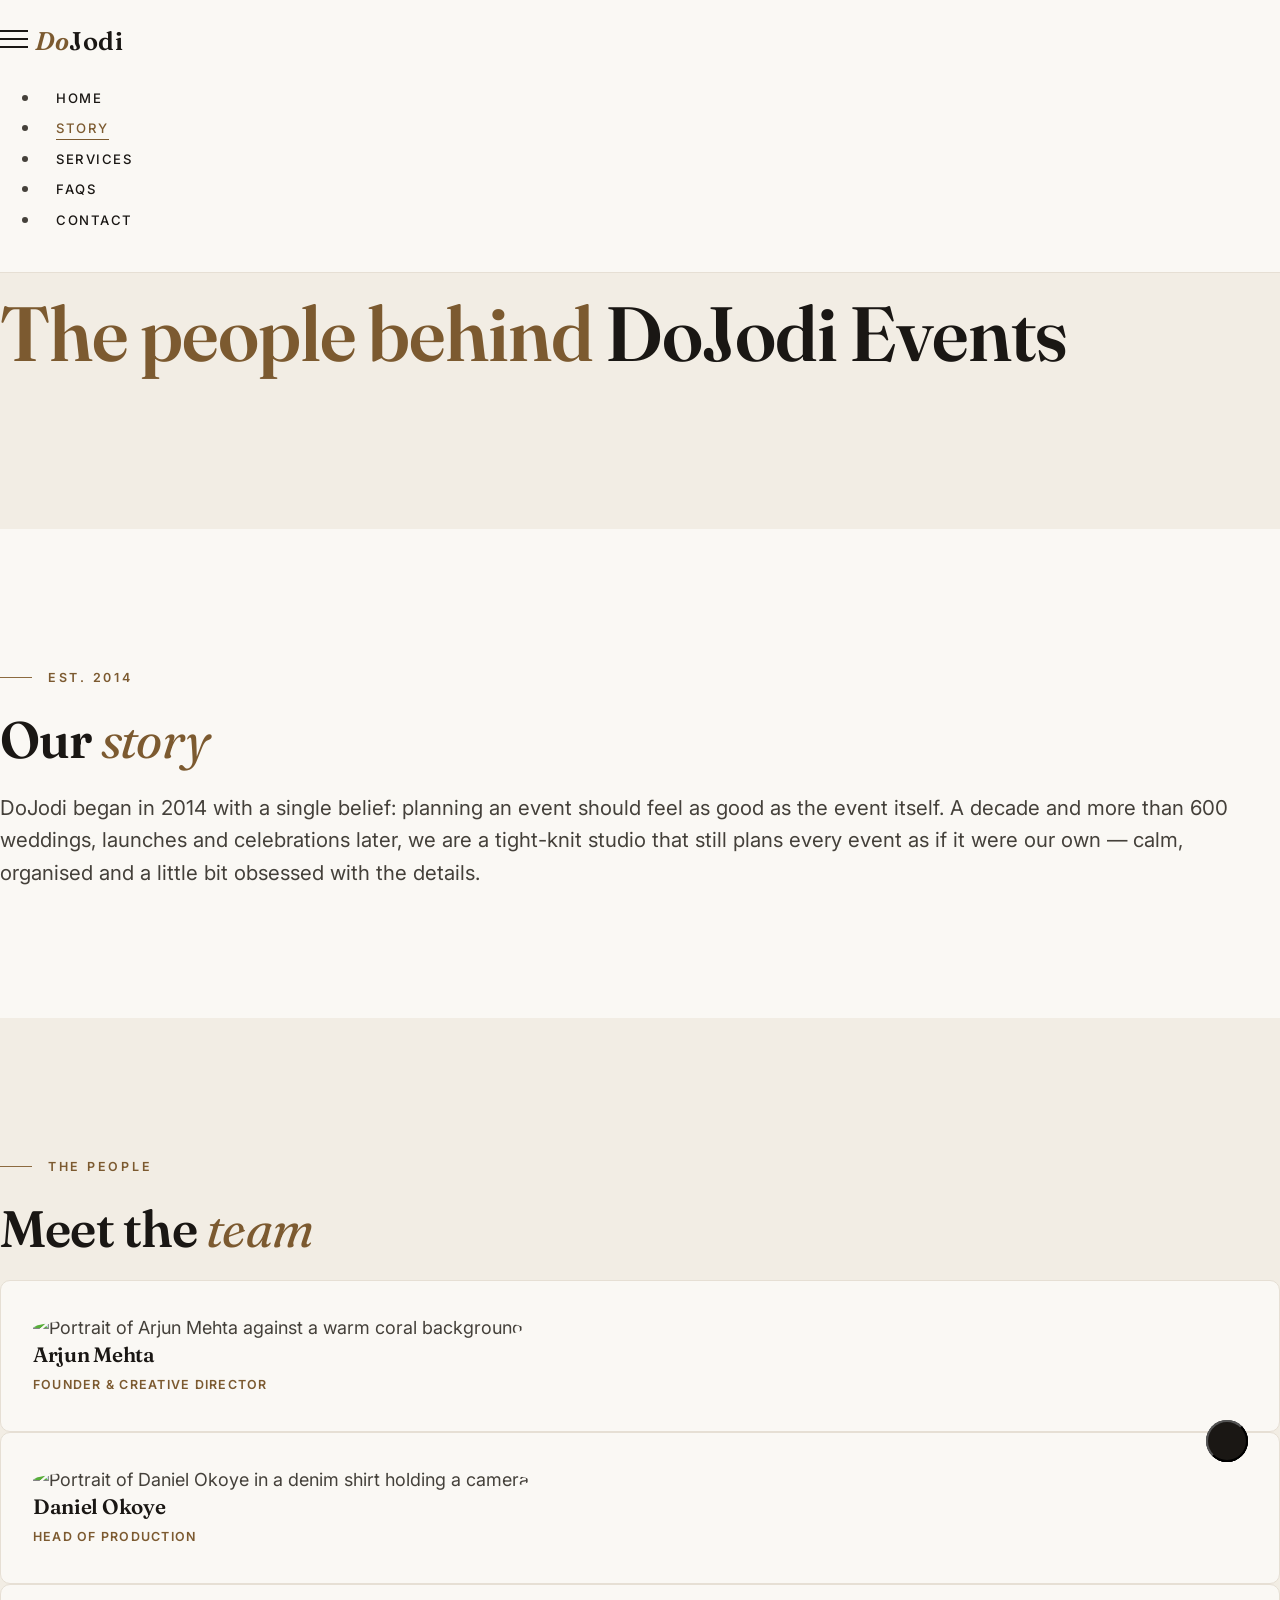
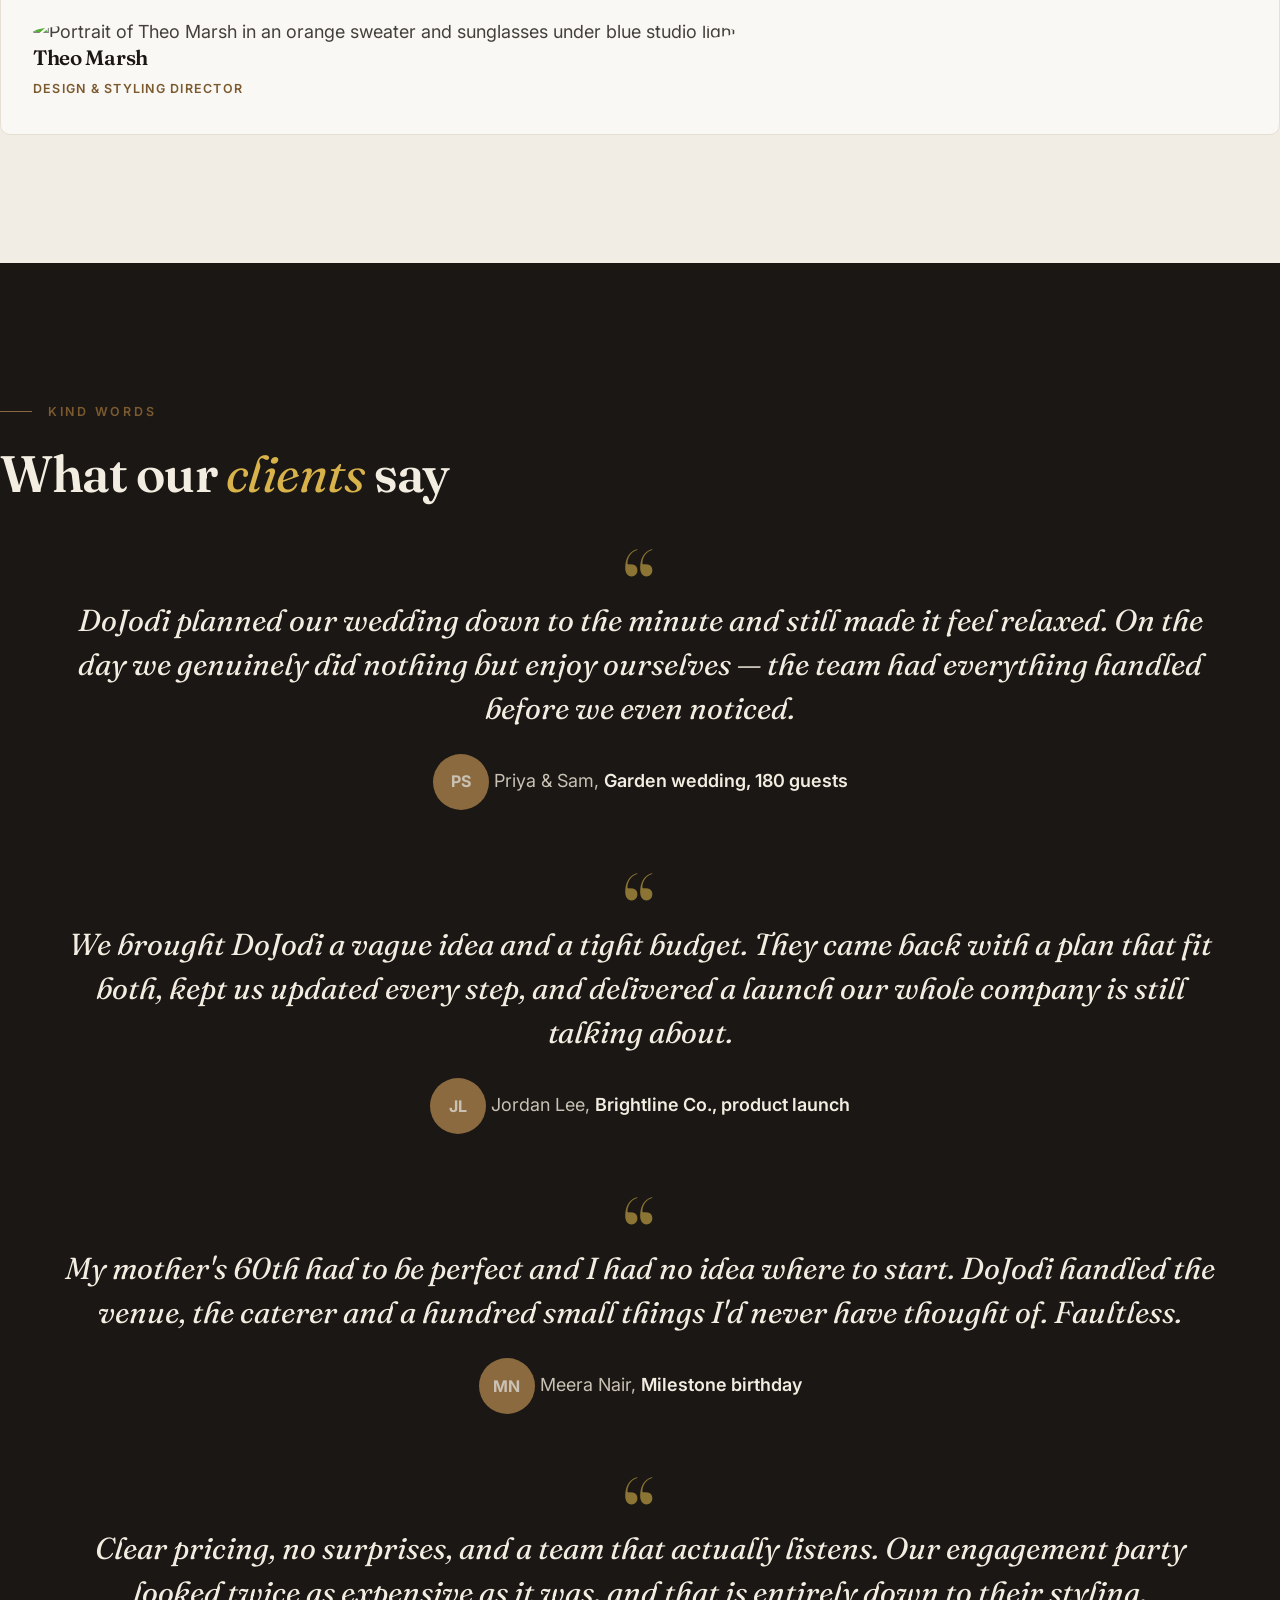
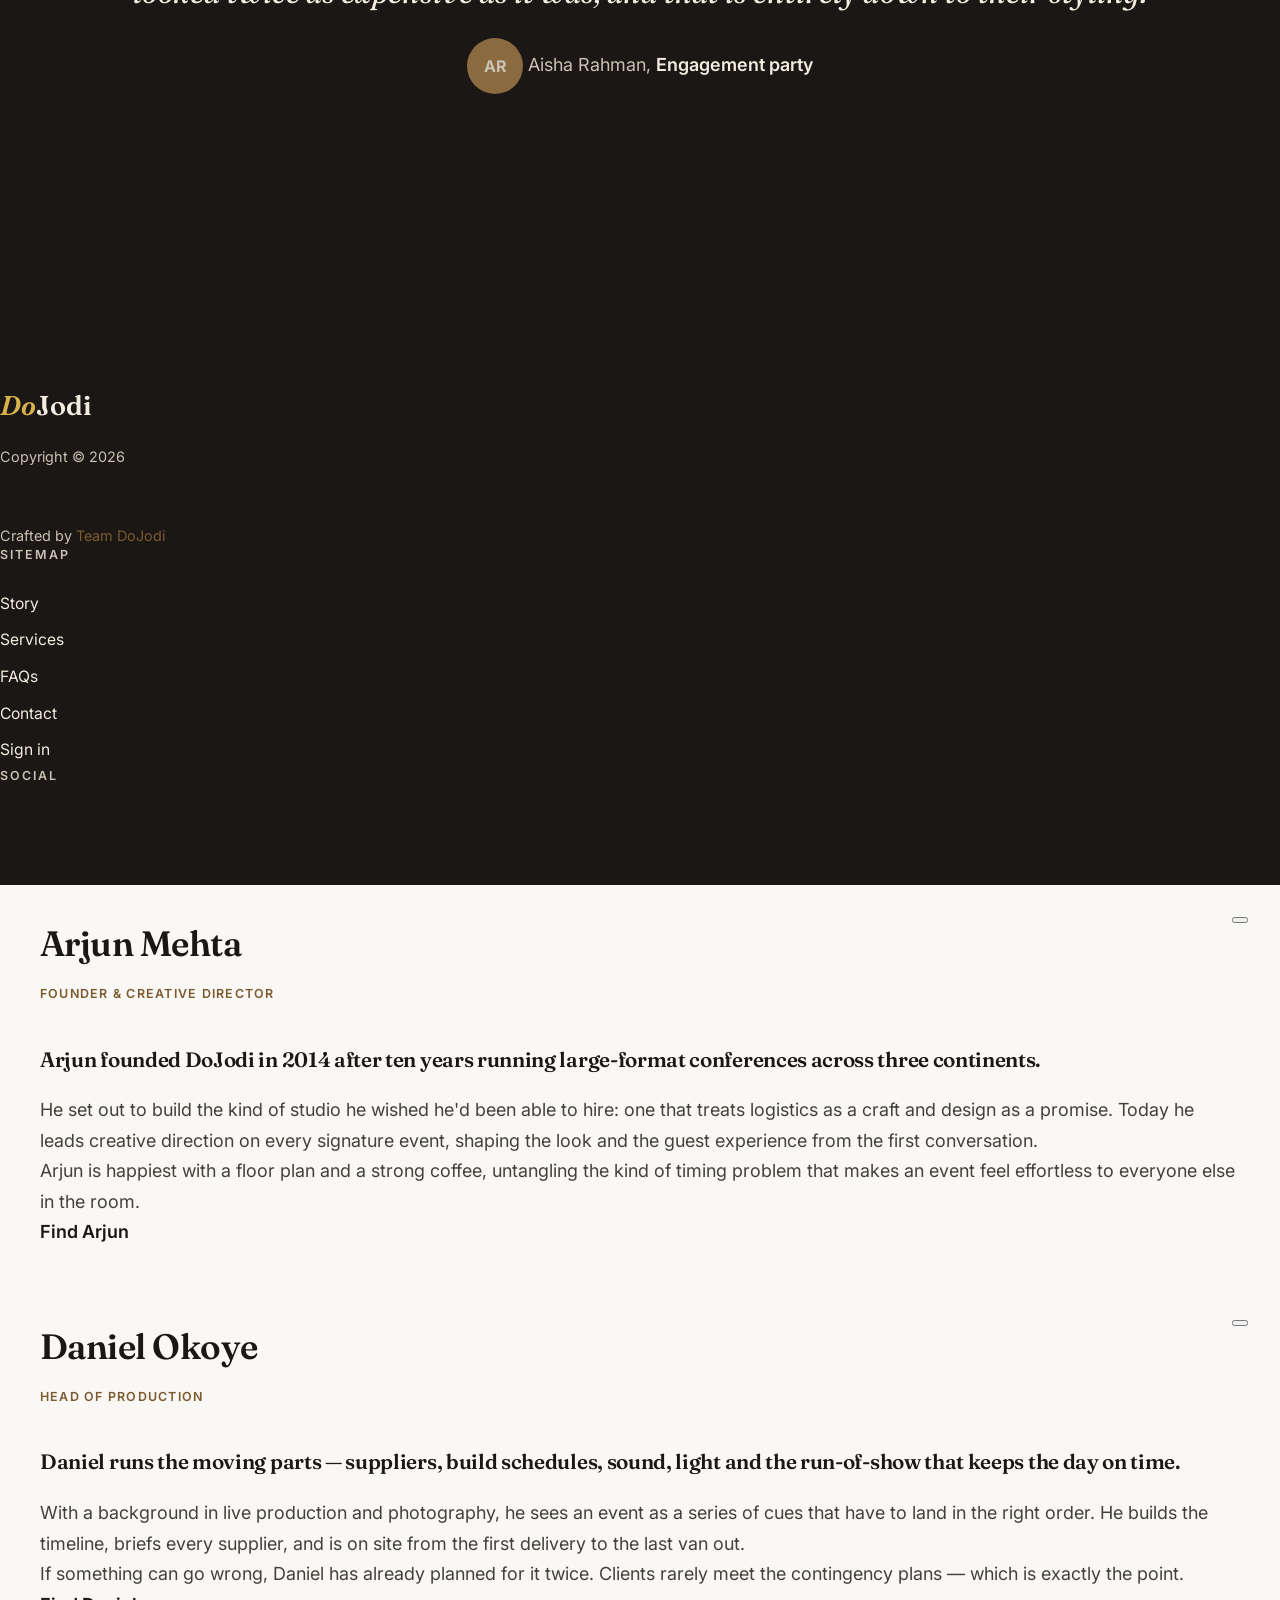
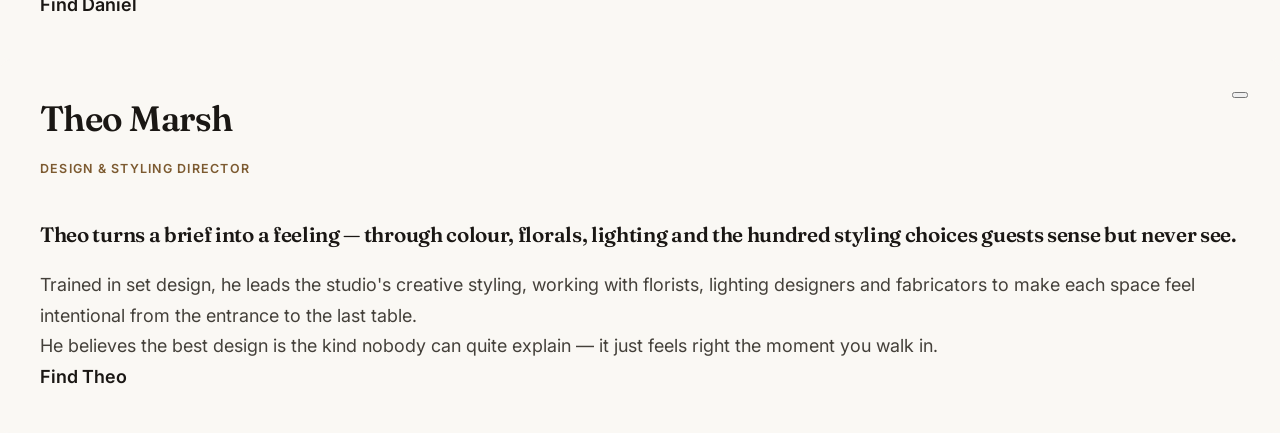
==== commit ab5ec3ce: "Redesign: editorial-luxury design language for a wedding & events studio Replaces the generic Bootst" ====
--- a/about.html
+++ b/about.html
@@ -21,7 +21,7 @@
     <!-- CSS -->
     <link rel="preconnect" href="https://fonts.googleapis.com">
     <link rel="preconnect" href="https://fonts.gstatic.com" crossorigin>
-    <link href="https://fonts.googleapis.com/css2?family=Inter:wght@100;300;400;700;900&display=swap" rel="stylesheet">
+    <link href="https://fonts.googleapis.com/css2?family=Fraunces:ital,opsz,wght@0,9..144,400;0,9..144,500;0,9..144,600;0,9..144,700;1,9..144,400;1,9..144,500&family=Inter:wght@300;400;500;600;700&display=swap" rel="stylesheet">
     <link href="css/bootstrap.min.css" rel="stylesheet">
     <link href="css/bootstrap-icons.css" rel="stylesheet">
     <link href="css/slick.css" rel="stylesheet">
@@ -42,6 +42,7 @@
         <div class="container">
           <div class="row">
             <div class="col-lg-6 col-12 header-info">
+              <span class="eyebrow">About DoJodi</span>
               <h1>
                 <span class="d-block text-primary">The people behind</span>
                 <span class="d-block text-dark">DoJodi Events</span>
@@ -57,6 +58,7 @@
         <div class="container">
           <div class="row justify-content-center">
             <div class="col-lg-9 col-12 text-center">
+              <span class="eyebrow is-centered">Est. 2014</span>
               <h2 class="mb-4">Our <span>story</span></h2>
               <p class="lead">DoJodi began in 2014 with a single belief: planning an event should feel as good as the event itself. A decade and more than 600 weddings, launches and celebrations later, we are a tight-knit studio that still plans every event as if it were our own — calm, organised and a little bit obsessed with the details.</p>
             </div>
@@ -68,6 +70,7 @@
         <div class="container">
           <div class="row">
             <div class="col-12">
+              <span class="eyebrow">The people</span>
               <h2 class="mb-5">Meet the <span>team</span></h2>
             </div>
 
@@ -117,6 +120,7 @@
         <div class="container">
           <div class="row">
             <div class="col-lg-9 mx-auto col-11">
+              <span class="eyebrow is-centered">Kind words</span>
               <h2 class="text-center">What our <span>clients</span> say</h2>
 
               <div class="slick-testimonial">
--- a/css/dojodi.css
+++ b/css/dojodi.css
@@ -1,1449 +1,670 @@
 /* ==========================================================================
-   DoJodi — Design System
+   DoJodi — Editorial luxury design system
    --------------------------------------------------------------------------
-   COLOUR (every text/background pair below meets WCAG AA — 4.5:1)
-     --primary-color  #5100ff  Brand violet. 7.5:1 on white.
-     --dark-color     #111317  Near-black for headings & dark sections.
-     --text-color     #3c4250  Default body copy. 10:1 on white.
-     --p-color        #5a6071  Muted / secondary text. 6.3:1 on white.
-     --section-bg     #f4f6fb  Tinted section background.
-
-   SPACING — 8px base scale (--space-1 … --space-11 = 4px … 112px).
-     Section rhythm: --space-11 (112px) desktop, --space-8 (64px) mobile.
-
-   TYPE — 'Inter'. Headings 64/42/36/32/24/20px (h1–h6); body 18px.
-     Weights: 300 light · 400 normal · 700 bold · 900 black.
+   A wedding & events studio. Ivory canvas, warm ink, a refined gold accent and
+   dramatic dark sections. Display type is Fraunces (serif); UI/body is Inter.
+
+   COLOUR (all text/background pairs meet WCAG AA ≥ 4.5:1)
+     --canvas #FAF8F4 ivory · --canvas-2 #F2EDE4 · --ink #1A1714
+     --body #44403A · --muted #6E665C · --gold #8C6A3F · --gold-ink #7C5A30
+     --aubergine #6E4555 · on dark: --cream #F3ECE0, --gold-warm #D8B24A
+   SPACING  8px scale, --space-1 … --space-14 (4px … 160px)
+   TYPE     Fraunces (display) + Inter (body). Fluid headings via clamp().
+   MOTION   [data-reveal] fade-up on scroll; honours prefers-reduced-motion.
    ========================================================================== */
 
-/*---------------------------------------
-  CUSTOM PROPERTIES ( VARIABLES )             
------------------------------------------*/
 :root {
-  /* Brand palette */
-  --white-color:                #FFFFFF;
-  --primary-color:              #5100ff;
-  --primary-dark:               #3d00c2;
-  --section-bg-color:           #f4f6fb;
-  --dark-color:                 #111317;
-  --grey-color:                 #d6d9e0;
-  --text-color:                 #3c4250;
-  --p-color:                    #5a6071;
-  --error-color:                #c81e1e;
-  --success-color:              #1a7f47;
-
-  --body-font-family:           'Inter', sans-serif;
-
-  /* Type scale */
-  --h5-font-size:               24px;
-  --p-font-size:                18px;
-  --copyright-text-font-size:   16px;
-  --product-link-font-size:     14px;
-  --custom-link-font-size:      12px;
+  /* Palette */
+  --canvas:        #FAF8F4;
+  --canvas-2:      #F2EDE4;
+  --ink:           #1A1714;
+  --ink-2:         #221E19;
+  --body-color:    #44403A;
+  --muted:         #6E665C;
+  --gold:          #8C6A3F;
+  --gold-ink:      #7C5A30;
+  --gold-warm:     #D8B24A;
+  --aubergine:     #6E4555;
+  --cream:         #F3ECE0;
+  --cream-muted:   #C9C1B4;
+  --line:          #E6DFD4;
+  --line-dark:     rgba(243,236,224,0.16);
+  --error-color:   #B42318;
+  --success-color: #2D6A4F;
+
+  /* Type */
+  --font-display: 'Fraunces', Georgia, 'Times New Roman', serif;
+  --font-body:    'Inter', -apple-system, BlinkMacSystemFont, 'Segoe UI', sans-serif;
 
   /* Weights */
-  --font-weight-thin:           100;
-  --font-weight-light:          300;
-  --font-weight-normal:         400;
-  --font-weight-bold:           700;
-  --font-weight-black:          900;
-
-  /* Spacing scale (8px base) */
-  --space-1:  4px;
-  --space-2:  8px;
-  --space-3:  16px;
-  --space-4:  24px;
-  --space-5:  32px;
-  --space-6:  40px;
-  --space-7:  48px;
-  --space-8:  64px;
-  --space-9:  80px;
-  --space-10: 96px;
-  --space-11: 112px;
-}
-
-body,
-html {
-  height: 100%;
-}
-
-html {
-  scroll-behavior: smooth;
-}
-
-@media screen and (prefers-reduced-motion: reduce) {
-  html {
-    scroll-behavior: auto;
-  }
-}
+  --fw-light: 300;
+  --fw-normal: 400;
+  --fw-medium: 500;
+  --fw-semibold: 600;
+  --fw-bold: 700;
+
+  /* Spacing (8px base) */
+  --space-1: 4px;   --space-2: 8px;   --space-3: 16px;  --space-4: 24px;
+  --space-5: 32px;  --space-6: 40px;  --space-7: 48px;  --space-8: 64px;
+  --space-9: 80px;  --space-10: 96px; --space-11: 112px; --space-12: 128px;
+  --space-13: 144px; --space-14: 160px;
+
+  /* Misc */
+  --radius: 4px;
+  --radius-lg: 10px;
+  --shadow-sm: 0 2px 10px rgba(26,23,20,0.06);
+  --shadow-md: 0 18px 50px rgba(26,23,20,0.12);
+  --nav-h: 84px;
+  --ease: cubic-bezier(0.2, 0.7, 0.2, 1);
+}
+
+/* --------------------------------------------------------------- Base ----- */
+*, *::before, *::after { box-sizing: border-box; }
+
+html { scroll-behavior: smooth; }
+
+body, html { height: 100%; }
 
 body {
-    background: var(--white-color);
-    font-family: var(--body-font-family);    
-    position: relative;
-}
-
-/*---------------------------------------
-  TYPOGRAPHY               
------------------------------------------*/
-
-h2,
-h3,
-h4,
-h5,
-h6 {
-  color: var(--dark-color);
-  line-height: inherit;
-}
-
-h1,
-h2,
-h3,
-h4,
-h5,
-h6 {
-  font-weight: var(--font-weight-bold);
-}
-
-h1,
-h2 {
-  font-weight: var(--font-weight-black);
-}
-
-h1 {
-  font-size: 64px;
-  line-height: normal;
-}
-
-h2 {
-  font-size: 42px;
-}
-
-h3 {
-  font-size: 36px;
-}
-
-h4 {
-  font-size: 32px;
-}
-
-h5 {
-  font-size: 24px;
-}
-
-h6 {
-  font-size: 20px;
-}
-
-p {
-  color: var(--text-color);
-  font-size: var(--p-font-size);
-  font-weight: var(--font-weight-normal);
+  margin: 0;
+  background: var(--canvas);
+  color: var(--body-color);
+  font-family: var(--font-body);
+  font-size: 18px;
   line-height: 1.7;
-}
-
-a, 
-button {
-  touch-action: manipulation;
-  transition: all 0.3s;
-}
-
-a {
-  color: var(--p-color);
-  text-decoration: none;
-}
-
-a:hover {
-  color: var(--primary-color);
-}
-
-.text-primary {
-  color: var(--primary-color) !important;
-}
-
-::selection {
-  background: var(--primary-color);
-  color: var(--white-color);
-}
-
-/*---------------------------------------
-  CUSTOM LINK               
------------------------------------------*/
-.custom-link {
-  color: var(--p-color);
-  font-size: var(--custom-link-font-size);
-  font-weight: var(--font-weight-bold);
+  font-weight: var(--fw-normal);
+  -webkit-font-smoothing: antialiased;
+  text-rendering: optimizeLegibility;
+}
+
+img { max-width: 100%; }
+
+::selection { background: var(--ink); color: var(--canvas); }
+
+/* ------------------------------------------------------- Typography ------- */
+h1, h2, h3, h4, h5, h6 {
+  font-family: var(--font-display);
+  color: var(--ink);
+  font-weight: var(--fw-semibold);
+  line-height: 1.08;
+  letter-spacing: -0.015em;
+  font-optical-sizing: auto;
+  margin: 0 0 var(--space-4);
+}
+
+h1 { font-size: clamp(2.75rem, 6vw, 5.5rem); font-weight: var(--fw-semibold); }
+h2 { font-size: clamp(2rem, 4vw, 3.25rem); }
+h3 { font-size: clamp(1.5rem, 2.4vw, 2.1rem); }
+h4 { font-size: clamp(1.25rem, 1.8vw, 1.6rem); }
+h5 { font-size: 1.3rem; }
+h6 { font-size: 1.05rem; }
+
+/* Accent words inside headings — italic serif in gold, very editorial */
+h1 span:not([class]), h2 span:not([class]), h3 span:not([class]), h4 span:not([class]) {
+  font-style: italic;
+  font-weight: var(--fw-normal);
+  color: var(--gold-ink);
+}
+
+p { margin: 0 0 var(--space-4); }
+p:last-child { margin-bottom: 0; }
+
+.lead {
+  font-size: clamp(1.15rem, 1.6vw, 1.4rem);
+  line-height: 1.6;
+  font-weight: var(--fw-normal);
+  color: var(--body-color);
+}
+
+a { color: var(--gold-ink); text-decoration: none; transition: color 0.3s var(--ease); }
+a:hover { color: var(--ink); }
+
+b, strong { font-weight: var(--fw-semibold); color: var(--ink); }
+
+/* Eyebrow / kicker label */
+.eyebrow {
+  display: inline-flex;
+  align-items: center;
+  gap: var(--space-3);
+  font-family: var(--font-body);
+  font-size: 0.78rem;
+  font-weight: var(--fw-semibold);
+  letter-spacing: 0.22em;
   text-transform: uppercase;
-  position: relative;
-}
-
-.custom-link i {
+  color: var(--gold-ink);
+  margin-bottom: var(--space-4);
+}
+.eyebrow::before {
+  content: "";
+  width: 32px;
+  height: 1px;
+  background: var(--gold);
+}
+.text-center .eyebrow, .eyebrow.is-centered { justify-content: center; }
+
+.text-primary { color: var(--gold-ink) !important; }
+.text-dark { color: var(--ink) !important; }
+
+/* --------------------------------------------------------- Layout -------- */
+.section-padding { padding-top: clamp(64px, 10vw, 144px); padding-bottom: clamp(64px, 10vw, 144px); }
+.section-padding-img { padding-top: clamp(80px, 12vw, 160px); padding-bottom: clamp(80px, 12vw, 160px); }
+section { position: relative; }
+
+.bg-alt { background: var(--canvas-2); }
+
+/* Accessibility helpers */
+.skip-link {
   position: absolute;
-  opacity: 0;
-  bottom: 0;
-  left: 100%;
-  transition: all 0.3s;
-  line-height: normal;
-}
-
-.custom-link:hover i {
-  opacity: 1;
-  left: 101%;
-}
-
-.lead {
-  font-size: 1.5rem;
-  font-weight: var(--font-weight-thin);
-}
-
-b,
-strong {
-  font-weight: var(--font-weight-bold);
-}
-
-/*---------------------------------------
-  PRE LOADER               
------------------------------------------*/
+  top: -80px;
+  left: var(--space-4);
+  z-index: 100000;
+  background: var(--ink);
+  color: var(--cream);
+  padding: 12px 20px;
+  border-radius: 0 0 var(--radius) var(--radius);
+  font-weight: var(--fw-semibold);
+  transition: top 0.2s var(--ease);
+}
+.skip-link:focus { top: 0; color: var(--cream); }
+
+a:focus-visible, button:focus-visible, input:focus-visible, select:focus-visible,
+textarea:focus-visible, .btn:focus-visible, .nav-link:focus-visible,
+.custom-icon:focus-visible, .accordion-button:focus-visible, [tabindex]:focus-visible {
+  outline: 2px solid var(--gold);
+  outline-offset: 3px;
+  border-radius: 2px;
+}
+
+/* ----------------------------------------------------------- Preloader --- */
 .preloader {
-  position: fixed;
-  top: 0;
-  left: 0;
-  width: 100%;
-  height: 100%;
-  z-index: 99999;
-  display: flex;
-  flex-flow: row nowrap;
-  justify-content: center;
-  align-items: center;
-  background: none repeat scroll 0 0 var(--white-color);
-}
-
-.spinner {
-  border: 1px solid transparent;
-  border-radius: 5px;
-  position: relative;
-}
-
+  position: fixed; inset: 0; z-index: 99999;
+  display: flex; align-items: center; justify-content: center;
+  background: var(--canvas);
+}
+.spinner { position: relative; width: 46px; height: 46px; }
 .spinner::before {
-  content: '';
-  box-sizing: border-box;
-  position: absolute;
-  top: 50%;
-  left: 50%;
-  width: 45px;
-  height: 45px;
-  margin-top: -10px;
-  margin-left: -23px;
+  content: ''; position: absolute; inset: 0;
   border-radius: 50%;
-  border: 1px solid #959595;
-  border-top-color: var(--white-color);
-  animation: spinner .9s linear infinite;
-}
-
-@keyframes spinner {
-  to {transform: rotate(360deg);}
-}
-
-/*---------------------------------------
-  CUSTOM BUTTON & ICON              
------------------------------------------*/
-.custom-btn {
-  background: var(--dark-color);
-  border-radius: 50px;
-  color: var(--white-color);
-  font-size: var(--copyright-text-font-size);
+  border: 1.5px solid var(--line);
+  border-top-color: var(--gold);
+  animation: spin 0.9s linear infinite;
+}
+@keyframes spin { to { transform: rotate(360deg); } }
+
+/* ------------------------------------------------------------- Buttons --- */
+.custom-btn, .btn.custom-btn {
+  display: inline-flex; align-items: center; justify-content: center; gap: 10px;
+  background: var(--ink);
+  color: var(--cream);
+  font-family: var(--font-body);
+  font-size: 0.82rem;
+  font-weight: var(--fw-semibold);
+  letter-spacing: 0.14em;
   text-transform: uppercase;
-  padding: 16.50px 20px;
+  padding: 17px 34px;
+  border: 1px solid var(--ink);
+  border-radius: var(--radius);
+  transition: background 0.35s var(--ease), color 0.35s var(--ease), transform 0.35s var(--ease), box-shadow 0.35s var(--ease);
+  cursor: pointer;
+}
+.custom-btn:hover {
+  background: var(--gold);
+  border-color: var(--gold);
+  color: var(--ink);
+  transform: translateY(-2px);
+  box-shadow: 0 14px 30px rgba(140,106,63,0.28);
+}
+.custom-btn:active { transform: translateY(0); }
+
+/* Light button for dark / image backgrounds */
+.btn-light-cta, .slick-slideshow .custom-btn {
+  background: var(--cream);
+  color: var(--ink);
+  border-color: var(--cream);
+}
+.slick-slideshow .custom-btn:hover {
+  background: var(--gold);
+  border-color: var(--gold);
+  color: var(--ink);
 }
 
 .social-btn {
   background: transparent;
-  border: 1px solid var(--grey-color);
-  color: var(--dark-color);
+  color: var(--ink);
+  border: 1px solid var(--line);
   text-transform: none;
-}
-
+  letter-spacing: 0.01em;
+  font-weight: var(--fw-medium);
+}
 .social-btn:hover {
-  border-color: transparent;
-}
-
-.cart-form-select {
-  border-radius: 0;
-  padding-top: 15px;
-  padding-bottom: 15px;
-}
-
-.cart-btn {
-  border-radius: 0;
-  width: 100%;
-  font-size: var(--product-link-font-size);
-}
-
-.custom-btn:hover,
-.slick-slideshow .custom-btn:hover {
-  background: var(--primary-color);
-  color: var(--white-color);
-}
-
-.custom-icon {
-  color: var(--p-color);
-  font-size: 24px;
-}
-
-.custom-icon {
+  background: transparent;
+  border-color: var(--ink);
+  color: var(--ink);
+  box-shadow: none;
+}
+
+.cart-btn { width: 100%; }
+
+/* Text link with arrow */
+.custom-link {
+  display: inline-flex; align-items: center; gap: 8px;
+  font-family: var(--font-body);
+  font-size: 0.8rem;
+  font-weight: var(--fw-semibold);
+  letter-spacing: 0.14em;
+  text-transform: uppercase;
+  color: var(--gold-ink);
+}
+.custom-link i { transition: transform 0.3s var(--ease); }
+.custom-link:hover { color: var(--ink); }
+.custom-link:hover i { transform: translateX(5px); }
+
+.view-all {
   display: inline-block;
-  vertical-align: middle;
-}
-
-.bi-bag.custom-icon {
-  font-size: 17px;
-}
-
-/*---------------------------------------
-  DIV SEPARATOR               
------------------------------------------*/
-.div-separator {
+  font-family: var(--font-body);
+  font-size: 0.8rem;
+  font-weight: var(--fw-semibold);
+  letter-spacing: 0.14em;
+  text-transform: uppercase;
+  color: var(--ink);
+  padding-bottom: 6px;
+  border-bottom: 1px solid var(--gold);
+}
+.view-all:hover { color: var(--gold-ink); }
+
+/* ------------------------------------------------------------ Navbar ----- */
+.navbar {
+  position: fixed; top: 0; left: 0; right: 0; z-index: 1000;
+  padding: 20px 0;
+  background: var(--canvas);
+  border-bottom: 1px solid var(--line);
+  transition: background 0.4s var(--ease), padding 0.4s var(--ease), box-shadow 0.4s var(--ease), border-color 0.4s var(--ease);
+}
+.navbar.is-scrolled { padding: 14px 0; box-shadow: var(--shadow-sm); }
+
+/* Transparent over the home hero, until scrolled */
+.navbar--transparent {
+  background: linear-gradient(to bottom, rgba(26,23,20,0.62), rgba(26,23,20,0));
+  border-bottom-color: transparent;
+}
+.navbar--transparent .navbar-brand,
+.navbar--transparent .nav-link,
+.navbar--transparent .custom-icon { color: var(--cream); text-shadow: 0 1px 16px rgba(0,0,0,0.4); }
+.navbar--transparent .navbar-brand span { color: var(--gold-warm); }
+.navbar--transparent .navbar-toggler-icon,
+.navbar--transparent .navbar-toggler-icon::before,
+.navbar--transparent .navbar-toggler-icon::after { background: var(--cream); }
+.navbar--transparent.is-scrolled {
+  background: var(--canvas);
+  border-bottom-color: var(--line);
+  box-shadow: var(--shadow-sm);
+}
+.navbar--transparent.is-scrolled .navbar-brand,
+.navbar--transparent.is-scrolled .nav-link,
+.navbar--transparent.is-scrolled .custom-icon { color: var(--ink); text-shadow: none; }
+.navbar--transparent.is-scrolled .navbar-toggler-icon,
+.navbar--transparent.is-scrolled .navbar-toggler-icon::before,
+.navbar--transparent.is-scrolled .navbar-toggler-icon::after { background: var(--ink); }
+
+.navbar-brand {
+  font-family: var(--font-display);
+  font-size: 1.6rem;
+  font-weight: var(--fw-semibold);
+  letter-spacing: 0.02em;
+  color: var(--ink);
+  padding: 0;
+}
+.navbar-brand span { color: var(--gold-ink); font-style: italic; }
+
+.navbar-nav .nav-link {
+  font-family: var(--font-body);
+  font-size: 0.82rem;
+  font-weight: var(--fw-medium);
+  letter-spacing: 0.12em;
+  text-transform: uppercase;
+  color: var(--ink);
+  margin: 0 var(--space-3);
   position: relative;
 }
-
-.div-separator::before {
-  content: "";
-  height: 1px;
-  background: var(--grey-color);
-  display: block;
-  width: 100%;
-}
-
+.navbar-nav .nav-link::after {
+  content: ''; position: absolute; left: 0; bottom: -4px;
+  width: 100%; height: 1px; background: currentColor;
+  transform: scaleX(0); transform-origin: left;
+  transition: transform 0.35s var(--ease);
+}
+.navbar-nav .nav-link:hover { color: var(--gold-ink); }
+.navbar-nav .nav-link:hover::after,
+.navbar-nav .nav-link.active::after { transform: scaleX(1); }
+.navbar-nav .nav-link.active { color: var(--gold-ink); }
+
+.custom-icon { color: var(--ink); font-size: 1.2rem; transition: color 0.3s var(--ease); }
+.custom-icon.bi-bag { font-size: 1.05rem; }
+.custom-icon:hover { color: var(--gold-ink); }
+
+.navbar-toggler { border: 0; padding: 0; width: 30px; height: 22px; background: transparent; }
+.navbar-toggler:focus { box-shadow: none; }
+.navbar-toggler-icon {
+  background: var(--ink); display: block; width: 28px; height: 2px; position: relative;
+  transition: background 10ms 300ms ease;
+}
+.navbar-toggler-icon::before, .navbar-toggler-icon::after {
+  content: ''; position: absolute; left: 0; width: 28px; height: 2px; background: var(--ink);
+  transition: top 0.3s 0.3s ease, transform 0.3s ease;
+}
+.navbar-toggler-icon::before { top: -8px; }
+.navbar-toggler-icon::after { top: 8px; }
+.navbar-toggler[aria-expanded="true"] .navbar-toggler-icon { background: transparent; }
+.navbar-toggler[aria-expanded="true"] .navbar-toggler-icon::before { top: 0; transform: rotate(45deg); transition: top 0.3s ease, transform 0.3s 0.3s ease; }
+.navbar-toggler[aria-expanded="true"] .navbar-toggler-icon::after { top: 0; transform: rotate(-45deg); transition: top 0.3s ease, transform 0.3s 0.3s ease; }
+
+@media (max-width: 991px) {
+  .navbar-collapse {
+    background: var(--canvas);
+    margin-top: var(--space-3);
+    padding: var(--space-3) 0;
+    border-top: 1px solid var(--line);
+  }
+  .navbar--transparent:not(.is-scrolled) .navbar-collapse.show {
+    background: var(--ink);
+    border-top-color: var(--line-dark);
+  }
+  .navbar-nav .nav-link { margin: var(--space-2) 0; display: inline-block; }
+}
+
+/* -------------------------------------------------------------- Hero ----- */
+.slick-slideshow { position: relative; overflow: hidden; margin: 0; background: var(--ink); }
+.slick-slideshow, .slick-slideshow .slick-list, .slick-slideshow .slick-track,
+.slick-slideshow .slick-slide > div, .slick-custom { height: 100vh; min-height: 600px; }
+.slick-custom { position: relative; }
+.slick-custom img { width: 100%; height: 100%; object-fit: cover; display: block; }
+
+/* Top scrim (keeps the transparent nav readable) + bottom gradient for text */
+.slick-bottom {
+  position: absolute; inset: 0; z-index: 2;
+  background:
+    linear-gradient(to bottom, rgba(26,23,20,0.7), transparent 28%),
+    linear-gradient(to top, rgba(26,23,20,0.85), rgba(26,23,20,0.1) 55%, transparent 80%);
+  display: flex; align-items: flex-end;
+  padding-bottom: clamp(80px, 12vh, 160px);
+}
+.slick-bottom .container { position: static; transform: none; }
+.slick-slideshow .eyebrow { color: var(--gold-warm); }
+.slick-slideshow .eyebrow::before { background: var(--gold-warm); }
+.slick-title {
+  color: var(--cream);
+  font-size: clamp(2.8rem, 6.5vw, 6rem);
+  font-weight: var(--fw-semibold);
+  letter-spacing: -0.02em;
+  margin-bottom: var(--space-4);
+}
+.slick-title span { color: var(--gold-warm); }
+.slick-slideshow .lead { color: rgba(243,236,224,0.92); max-width: 30ch; }
+
+/* Slick dots */
+.slick-dots {
+  position: absolute; bottom: var(--space-6); left: 0; right: 0; z-index: 3;
+  display: flex !important; justify-content: center; gap: 12px;
+  list-style: none; margin: 0; padding: 0;
+}
+.slick-dots li { width: 10px; height: 10px; }
+.slick-dots li button {
+  width: 10px; height: 10px; padding: 0; border: 0; border-radius: 50%;
+  background: rgba(243,236,224,0.4); color: transparent; cursor: pointer;
+  transition: background 0.3s var(--ease), transform 0.3s var(--ease);
+}
+.slick-dots li button:hover { background: rgba(243,236,224,0.7); }
+.slick-dots li.slick-active button { background: var(--gold-warm); transform: scale(1.3); }
+
+/* --------------------------------------------------------- Site header --- */
+.site-header { background: var(--canvas-2); position: relative; overflow: hidden; margin-top: var(--nav-h); }
+.site-header h1 { margin: 0; }
+.site-header .lead { color: var(--muted); }
+.header-image {
+  position: absolute; top: 0; right: 0; width: 46%; height: 100%; object-fit: cover;
+}
+@media (max-width: 991px) {
+  .header-image { position: relative; width: 100%; height: auto; margin-top: var(--space-6); }
+  .header-info { padding-bottom: var(--space-4); }
+}
+
+/* --------------------------------------------------------------- Stats --- */
+.stats { background: var(--ink); color: var(--cream); }
+.stat { text-align: center; padding: var(--space-4) var(--space-2); }
+.stat-num {
+  font-family: var(--font-display); font-weight: var(--fw-semibold);
+  font-size: clamp(2.4rem, 4vw, 3.4rem); color: var(--gold-warm); line-height: 1; margin-bottom: var(--space-2);
+}
+.stat-label { font-size: 0.8rem; letter-spacing: 0.16em; text-transform: uppercase; color: var(--cream-muted); }
+
+/* --------------------------------------------------------- Home: tabs ---- */
+.about .nav-pills { gap: 4px; }
+.about .nav-pills .nav-link {
+  font-family: var(--font-body);
+  color: var(--muted); font-size: 0.95rem; font-weight: var(--fw-semibold);
+  letter-spacing: 0.02em; text-transform: none;
+  border-left: 2px solid var(--line); border-radius: 0; padding: 6px 0 6px 16px; width: 100%;
+}
+.about .nav-pills .nav-link.active, .about .nav-pills .nav-link:hover {
+  background: transparent; color: var(--ink); border-left-color: var(--gold);
+}
+.tab-pane img { border-radius: var(--radius-lg); }
+
+/* Skill bars */
+.skill-thumb strong { display: inline-block; margin-bottom: 6px; color: var(--ink); font-family: var(--font-body); font-weight: var(--fw-semibold); }
+.skill-thumb span { color: var(--ink); font-weight: var(--fw-semibold); }
+.skill-thumb .progress { height: 6px; background: var(--line); border-radius: 100px; margin-bottom: var(--space-4); overflow: hidden; }
+.skill-thumb .progress-bar-primary { background: var(--gold); height: 100%; border-radius: 100px; }
+
+/* --------------------------------------------------- Front product band -- */
+.front-product { background: var(--canvas-2); }
+.front-product img { height: 100%; width: 100%; object-fit: cover; min-height: 360px; }
+
+/* --------------------------------------------------------------- Cards --- */
+.featured-product { background: var(--canvas); }
+.products { background: var(--canvas); }
+
+.product-thumb {
+  position: relative; background: var(--canvas); height: 100%;
+  border: 1px solid var(--line); border-radius: var(--radius-lg); overflow: hidden;
+  transition: transform 0.5s var(--ease), box-shadow 0.5s var(--ease), border-color 0.5s var(--ease);
+}
+.product-thumb:hover { transform: translateY(-6px); box-shadow: var(--shadow-md); border-color: transparent; }
+.product-image-link { display: block; overflow: hidden; }
+.product-image { width: 100%; aspect-ratio: 4 / 3; object-fit: cover; display: block; transition: transform 0.7s var(--ease); }
+.product-thumb:hover .product-image { transform: scale(1.05); }
+.product-info { padding: var(--space-5); }
+.product-eyebrow {
+  display: inline-block; font-family: var(--font-body); color: var(--gold-ink);
+  font-size: 0.72rem; font-weight: var(--fw-semibold); letter-spacing: 0.18em;
+  text-transform: uppercase; margin-bottom: var(--space-3);
+}
+.product-title { font-size: 1.5rem; margin-bottom: var(--space-2); }
+.product-title-link { color: var(--ink); }
+.product-title-link:hover { color: var(--gold-ink); }
+.product-p { color: var(--muted); font-size: 1rem; margin-bottom: var(--space-4); }
+.product-price { font-family: var(--font-display); color: var(--ink); font-weight: var(--fw-semibold); font-size: 1.35rem; }
+
+.product-icon {
+  position: absolute; top: var(--space-4); right: var(--space-4); z-index: 3;
+  width: 42px; height: 42px; border: 0; border-radius: 50%;
+  background: rgba(250,248,244,0.92); color: var(--ink);
+  display: inline-flex; align-items: center; justify-content: center; font-size: 1.05rem;
+  box-shadow: var(--shadow-sm); cursor: pointer; transition: all 0.3s var(--ease);
+}
+.product-icon:hover, .product-icon.is-saved { background: var(--gold); color: var(--ink); }
+
+.demo-badge {
+  position: absolute; top: var(--space-4); left: var(--space-4); z-index: 3;
+  background: rgba(26,23,20,0.82); color: var(--cream);
+  font-family: var(--font-body); font-size: 0.66rem; font-weight: var(--fw-semibold);
+  letter-spacing: 0.16em; text-transform: uppercase; padding: 6px 11px; border-radius: 100px;
+}
+.demo-note {
+  display: inline-flex; align-items: center; gap: 10px;
+  background: var(--canvas-2); border: 1px solid var(--line); color: var(--muted);
+  font-size: 0.92rem; padding: 10px 18px; border-radius: 100px;
+}
+.demo-note i { color: var(--gold-ink); }
+
+/* ----------------------------------------------------- Product detail ---- */
+.product-detail { padding-top: calc(var(--nav-h) + var(--space-7)); padding-bottom: clamp(64px,10vw,128px); }
+.product-detail .product-thumb { border: 0; }
+.product-detail .product-thumb:hover { transform: none; box-shadow: none; }
+.product-detail .product-image { aspect-ratio: 1 / 1; border-radius: var(--radius-lg); }
+.product-detail .product-title { font-size: clamp(2rem, 3.5vw, 2.8rem); }
+.product-detail .product-price { font-size: 1.8rem; }
+.line-total { font-family: var(--font-display); color: var(--ink); font-weight: var(--fw-semibold); font-size: 1.5rem; }
+.product-includes { list-style: none; margin: 0; padding: 0; }
+.product-includes li { display: flex; align-items: center; gap: 12px; margin-bottom: var(--space-3); color: var(--body-color); }
+.product-includes i { color: var(--success-color); }
+
+.page-breadcrumb { margin-bottom: var(--space-6); font-size: 0.82rem; letter-spacing: 0.04em; }
+.page-breadcrumb a { color: var(--muted); }
+.page-breadcrumb a:hover { color: var(--gold-ink); }
+.page-breadcrumb .sep { color: var(--line); margin: 0 10px; }
+.page-breadcrumb .current { color: var(--ink); font-weight: var(--fw-semibold); }
+
+.cart-form-select { border-radius: var(--radius); padding: 14px 16px; }
+
+/* ---------------------------------------------------------------- Team --- */
+.team { background: var(--canvas-2); }
+.team-thumb {
+  background: var(--canvas); border: 1px solid var(--line); border-radius: var(--radius-lg);
+  padding: var(--space-5); height: 100%; transition: transform 0.4s var(--ease), box-shadow 0.4s var(--ease);
+}
+.team-thumb:hover { transform: translateY(-5px); box-shadow: var(--shadow-md); }
+.custom-circle-image { border-radius: 50%; width: 56px; height: 56px; object-fit: cover; }
+.custom-circle-image.team-image { width: 92px; height: 92px; }
+.team-name { font-size: 1.3rem; margin: 0 0 2px; }
+.team-info .text-muted { color: var(--gold-ink) !important; font-family: var(--font-body); font-size: 0.78rem; font-weight: var(--fw-semibold); letter-spacing: 0.1em; text-transform: uppercase; }
+.custom-modal-btn {
+  position: absolute; top: 0; right: 0; bottom: 0; margin: auto var(--space-5);
+  width: 42px; height: 42px; border-radius: 50%;
+  background: var(--ink); color: var(--cream); transition: all 0.3s var(--ease);
+}
+.custom-modal-btn:hover { background: var(--gold); color: var(--ink); transform: scale(1.08); }
+
+/* -------------------------------------------------------- Testimonial ---- */
+.testimonial { background: var(--ink); color: var(--cream); }
+.testimonial h2 { color: var(--cream); }
+.testimonial h2 span { color: var(--gold-warm); }
+.slick-testimonial { margin: var(--space-7) auto 0; }
+.slick-testimonial-caption { position: relative; padding: var(--space-7) clamp(16px, 5vw, 72px) var(--space-8); text-align: center; }
+.slick-testimonial-caption::before {
+  content: '\201C'; position: absolute; top: -10px; left: 50%; transform: translateX(-50%);
+  font-family: var(--font-display); font-size: 7rem; line-height: 1; color: var(--gold-warm); opacity: 0.6;
+}
+.slick-testimonial-caption .lead {
+  font-family: var(--font-display); font-style: italic; font-weight: var(--fw-normal);
+  font-size: clamp(1.3rem, 2.4vw, 1.9rem); line-height: 1.45; color: var(--cream);
+}
+.slick-testimonial-client { justify-content: center; }
+.testimonial-avatar {
+  display: inline-flex; align-items: center; justify-content: center;
+  background: var(--gold); color: var(--ink); font-family: var(--font-body);
+  font-weight: var(--fw-bold); font-size: 1rem;
+}
+.slick-testimonial-client span { color: var(--cream-muted); }
+.slick-testimonial-client strong { color: var(--cream); }
+.testimonial .slick-dots { position: static; margin-top: var(--space-5); }
+.testimonial .slick-dots li button { background: rgba(243,236,224,0.3); }
+.testimonial .slick-dots li.slick-active button { background: var(--gold-warm); }
+
+/* ----------------------------------------------------------------- FAQ --- */
+.accordion-item { background: transparent; border: 0; border-bottom: 1px solid var(--line); }
+.accordion-button {
+  font-family: var(--font-display); font-size: clamp(1.2rem, 2vw, 1.55rem); font-weight: var(--fw-medium);
+  color: var(--ink); background: transparent; box-shadow: none; padding: var(--space-5) 0;
+}
+.accordion-button:not(.collapsed) { color: var(--gold-ink); background: transparent; box-shadow: none; }
+.accordion-button:focus { box-shadow: none; }
+.accordion-button::after { transition: transform 0.3s var(--ease); }
+.accordion-body { padding: 0 0 var(--space-5); }
+.large-paragraph { color: var(--body-color); }
+.faq .lead { color: var(--ink); }
+
+/* --------------------------------------------------------------- Forms --- */
+.form-control, .form-select {
+  border: 1px solid var(--line); border-radius: var(--radius); background: var(--canvas);
+  color: var(--ink); font-size: 1rem;
+}
+.form-control:focus, .form-select:focus {
+  border-color: var(--gold); box-shadow: 0 0 0 3px rgba(140,106,63,0.15); background: var(--canvas);
+}
+.form-floating > label { color: var(--muted); }
+.form-label { font-size: 0.8rem; font-weight: var(--fw-semibold); letter-spacing: 0.08em; text-transform: uppercase; color: var(--muted); }
+.form-hint { color: var(--muted); font-size: 0.85rem; }
+
+.form-error { display: block; color: var(--error-color); font-size: 0.85rem; margin-top: 6px; min-height: 1.1em; }
+.form-control.is-invalid { border-color: var(--error-color) !important; box-shadow: 0 0 0 3px rgba(180,35,24,0.13); }
+.form-success {
+  display: flex; align-items: flex-start; gap: var(--space-3);
+  padding: var(--space-6); border: 1px solid rgba(45,106,79,0.3); background: rgba(45,106,79,0.07);
+  border-radius: var(--radius-lg); color: var(--body-color);
+}
+.form-success i { color: var(--success-color); font-size: 1.8rem; line-height: 1; }
+.form-success strong { display: block; font-family: var(--font-display); color: var(--ink); font-size: 1.3rem; margin-bottom: 4px; }
+.form-success:focus { outline: none; }
+
+.div-separator { position: relative; text-align: center; }
+.div-separator::before { content: ""; position: absolute; top: 50%; left: 0; width: 100%; height: 1px; background: var(--line); }
 .div-separator span {
-  position: absolute;
-  top: 50%;
-  margin-left: -22.5px;
-  left: 50%;
-  text-align: center;
-  background: var(--white-color);
-  margin-top: -11px;
-  color: var(--dark-color);
-  font-weight: var(--font-weight-bold);
-  font-size: 14px;
-  width: 35px;
-  text-transform: uppercase;
-}
-
-/*---------------------------------------
-  NAVIGATION               
------------------------------------------*/
-.navbar {
-  background: var(--white-color);
-  position: fixed;
-  top: 0;
-  right: 0;
-  left: 0;
-  padding: 25px 0;
-  z-index: 2;
-  will-change: transform;
-  transition: transform 300ms linear;
-}
-
-.navbar span, h2 span, h4 span {
-	color: var(--primary-color);
-}
-
-.navbar.headroom--not-top {
-  padding: 20px 0;
-}
-
-.headroom--pinned {
-  transform: translate(0, 0);
-}
-
-.headroom--unpinned {
-  transform: translate(0, -150%);
-}
-
-.navbar-brand {
-  color: var(--dark-color);
-  font-size: 24px;
-  font-weight: var(--font-weight-light);
-  margin: 0;
-  padding: 0;
-}
-
-.navbar-expand-lg .navbar-nav .nav-link {
-  display: inline-block;
-  padding: 0;
-  margin-right: 1.5rem;
-  margin-left: 1.5rem;
-}
-
-.nav-link {
-  color: var(--p-color);
-  font-size: 16px;
-  position: relative;
-}
-
-.navbar .nav-link::after {
-  position: absolute;
-  top: 100%;
-  left: 0;
-  width: 100%;
-  height: 2px;
-  background: var(--grey-color);
-  content: '';
-  opacity: 0;
-  -webkit-transition: opacity 0.3s, -webkit-transform 0.3s;
-  -moz-transition: opacity 0.3s, -moz-transform 0.3s;
-  transition: opacity 0.3s, transform 0.3s;
-  -webkit-transform: translateY(10px);
-  -moz-transform: translateY(10px);
-  transform: translateY(10px);
-}
-
-.navbar .nav-link.active::after, 
-.navbar .nav-link:hover::after {
-  opacity: 1;
-  -webkit-transform: translateY(0px);
-  -moz-transform: translateY(0px);
-  transform: translateY(0px);
-}
-
-.navbar .nav-link.active,
-.navbar .nav-link:hover {
-  color: var(--primary-color);
-}
-
-.nav-link:focus, 
-.nav-link:hover {
-  color: var(--p-color);
-}
-
-.navbar-toggler {
-  border: 0;
-  padding: 0;
-  cursor: pointer;
-  margin: 0;
-  width: 30px;
-  height: 35px;
-  outline: none;
-}
-
-.navbar-toggler:focus {
-  outline: none;
-  box-shadow: none;
-}
-
-.navbar-toggler[aria-expanded="true"] .navbar-toggler-icon {
-  background: transparent;
-}
-
-.navbar-toggler[aria-expanded="true"] .navbar-toggler-icon:before,
-.navbar-toggler[aria-expanded="true"] .navbar-toggler-icon:after {
-  transition: top 300ms 50ms ease, -webkit-transform 300ms 350ms ease;
-  transition: top 300ms 50ms ease, transform 300ms 350ms ease;
-  transition: top 300ms 50ms ease, transform 300ms 350ms ease, -webkit-transform 300ms 350ms ease;
-  top: 0;
-}
-
-.navbar-toggler[aria-expanded="true"] .navbar-toggler-icon:before {
-  transform: rotate(45deg);
-}
-
-.navbar-toggler[aria-expanded="true"] .navbar-toggler-icon:after {
-  transform: rotate(-45deg);
-}
-
-.navbar-toggler .navbar-toggler-icon {
-  background: var(--dark-color);
-  transition: background 10ms 300ms ease;
-  display: block;
-  width: 30px;
-  height: 2px;
-  position: relative;
-}
-
-.navbar-toggler .navbar-toggler-icon::before,
-.navbar-toggler .navbar-toggler-icon::after {
-  transition: top 300ms 350ms ease, -webkit-transform 300ms 50ms ease;
-  transition: top 300ms 350ms ease, transform 300ms 50ms ease;
-  transition: top 300ms 350ms ease, transform 300ms 50ms ease, -webkit-transform 300ms 50ms ease;
-  position: absolute;
-  right: 0;
-  left: 0;
-  background: var(--dark-color);
-  width: 30px;
-  height: 2px;
-  content: '';
-}
-
-.navbar-toggler .navbar-toggler-icon:before {
-  top: -8px;
-}
-
-.navbar-toggler .navbar-toggler-icon:after {
-  top: 8px;
-}
-
-/*---------------------------------------
-  SITE HEADER              
------------------------------------------*/
-.site-header {
-  background-color: var(--section-bg-color);
-  position: relative;
-  overflow: hidden;
-  margin-top: 86px;
-}
-
-.site-header.section-padding {
-  padding-top: 7rem;
-  padding-bottom: 7rem;
-}
-
-.site-header.section-padding-img {
-  padding-top: 10rem;
-  padding-bottom: 10rem;
-}
-
-.header-image {
-  position: absolute;
-  top: 0;
-  right: 0;
-  width: 50%;
-  height: 100%;
-  object-fit: cover;
-}
-
-/*---------------------------------------
-  SLICK SLIDESHOW               
------------------------------------------*/
-@media (min-width: 992px) {
-  .slick-slideshow {
-    height: 100vh;
-  }
-}
-
-.slick-slideshow {
-  margin-top: 86px;
-}
-
-.slick-title {
-  color: var(--white-color);
-}
-
-.slick-custom {
-  position: relative;
-}
-
-.slick-custom img {
-  width: 100%;
-  object-fit: cover;
-}
-
-.slick-bottom {
-  background: linear-gradient(to top, var(--dark-color), transparent 90%);
-  position: absolute;
-  z-index: 2;
-  bottom: 0;
-  right: 0;
-  left: 0;
-  width: 100%;
-  height: 100%;
-}
-
-.slick-bottom .container {
-  position: absolute;
-  top: 40%;
-  left: 50%;
-  transform: translate(-50%, -40%);
-}
-
-.slick-slideshow .custom-btn {
-  font-weight: var(--font-weight-bold);
-  display: inline-block;
-  padding-right: 32px;
-  padding-left: 32px;
-}
-
-@media (min-width: 576px) {
-  .slick-slideshow .slick-dots {
-    max-width: 540px;
-  }
-}
-
-@media (min-width: 768px) {
-  .slick-slideshow .slick-dots {
-    max-width: 720px;
-  }
-}
-
-@media (min-width: 992px) {
-  .slick-slideshow .slick-dots {
-    max-width: 960px;
-  }
-}
-
-@media (min-width: 1200px) {
-  .slick-slideshow .slick-dots {
-    max-width: 1140px;
-  }
-}
-
-@media (min-width: 1400px) {
-  .slick-slideshow .slick-dots {
-    max-width: 1320px;
-  }
-}
-
-.slick-slideshow .slick-dots {
-  position: absolute;
-  z-index: 2;
-  top: 50%;
-  left: 0;
-  right: 0;
-  transform: translate(0, -50%);
-  margin: 0 auto;
-  padding: 0;
-}
-
-.slick-slideshow .slick-dots li {
-  background: transparent;
-  border: 5px solid rgba(255, 255, 255, 0.35);
-  border-radius: 100%;
-  display: block;
-  width: 30px;
-  height: 30px;
-  margin: 10px;
-  padding: 5px;
-  margin-left: auto;
-  cursor: pointer;
-}
-
-.slick-slideshow .slick-dots button {
-  background: transparent;
-  border: none;
-  color: transparent;
-  display: block;
-  width: 100%;
-  height: 0;
-  margin: 0;
-  padding: 0;
-  outline: none;
-  height: 0;
-}
-
-.slick-slideshow .slick-dots li:hover,
-.slick-slideshow .slick-dots .slick-active {
-  background: var(--white-color);
-}
-
-/*---------------------------------------
-  CUSTOM CIRCLE IMAGES               
------------------------------------------*/
-
-.custom-circle-image {
-  border-radius: 100px;
-  width: 55px;
-  height: 55px;
-}
-
-.custom-circle-image.team-image {
-  width: 85px;
-  height: 85px;
-}
-
-/*---------------------------------------
-  TESTIMONIAL               
------------------------------------------*/
-.slick-testimonial .slick-list,
-.slick-testimonial .slick-track {
-  height: 100%;
-}
-
-.slick-testimonial {
-  margin: auto;
-}
-
-.slick-testimonial-caption {
-  quotes: '❝' '❞';
-  position: relative;
-  padding: 5rem 7rem;
-}
-
-.slick-testimonial-caption::before {
-  content: open-quote;
-  display: inline-block;
-  color: var(--primary-color);
-  font-family: auto;
-  font-size: 100px;
-  height: 0;
-  position: absolute;
-  top: 0;
-  left: 0;
-}
-
-.slick-testimonial .slick-dots {
-  text-align: center;
-}
-
-.slick-testimonial .slick-dots li {
-  background: var(--grey-color);
-  display: inline-block;
-  vertical-align: top;
-  width: 16%;
-  height: 1px;
-}
-
-.slick-testimonial .slick-dots button {
-  background: transparent;
-  border: none;
-  color: transparent;
-  display: block;
-  width: 100%;
-  height: 0;
-  margin: 0;
-  padding: 0;
-}
-
-.slick-testimonial .slick-dots li:hover,
-.slick-testimonial .slick-dots .slick-active {
-  background: var(--dark-color);
-}
-
-/*---------------------------------------
-  SECTION               
------------------------------------------*/
-section {
-  content-visibility: auto;
-  contain-intrinsic-size: 700px;
-}
-
-.section-padding {
-  padding-top: 7rem;
-  padding-bottom: 7rem;
-}
-
-/*---------------------------------------
-  ABOUT               
------------------------------------------*/
-.about .nav-pills .nav-item {
-  width: 100%;
-}
-
-.about .nav-pills .nav-link {
-  color: var(--p-color);
-  font-size: 18px;
-  font-weight: var(--font-weight-bold);
-  border-left: 1px solid var(--grey-color);
-  border-radius: 0;
-  padding-right: 0;
-}
-
-.about .nav-pills .nav-link:hover,
-.about .nav-pills .nav-link.active, 
-.about .nav-pills .show>.nav-link {
-  background: transparent;
-  border-left-color: var(--primary-color);
-  color: var(--primary-color);
-}
-
-/*---------------------------------------
-  FAQ ACCORDION               
------------------------------------------*/
-.accordion-item {
-  background-color: transparent;
-  border-top: 0;
-  border-right: 0;
-  border-left: 0;
-}
-
-.accordion-button {
-  background-color: transparent;
-  box-shadow: none;
-}
-
-.accordion-button:not(.collapsed) {
-  background: transparent;
-  box-shadow: none;
-}
-
-button:focus:not(:focus-visible) {
-  border-color: transparent;
-  box-shadow: none;
-}
-
-.accordion-body {
-  border-top: 1px solid rgba(0,0,0,.125);
-}
-
-.accordion-button {
-  font-size: 1.5rem;
-  font-weight: var(--font-weight-normal);
-  padding-top: 1.5rem;
-  padding-right: 0;
-  padding-bottom: 1.5rem;
-  padding-left: 0;
-}
-
-.accordion-body {
-  padding: 2rem 0;
-}
-
-/*---------------------------------------
-  TEAM MEMBERS               
------------------------------------------*/
-.team {
-  background: var(--grey-color);
-}
-
-.team-thumb {
-  background: var(--white-color);
-  position: relative;
-  border-radius: .25rem;
-  padding: 42px 32px;
-}
-
-.team-info {
-  width: 100%;
-}
-
-.custom-modal-btn {
-  background: var(--grey-color);
-  color: var(--white-color);
-  position: absolute;
-  top: 0;
-  right: 0;
-  bottom: 0;
-  margin: auto 32px;
-  width: 42px;
-  height: 42px;
-}
-
-.modal-body {
-  padding: 4rem;
-}
-
-.modal-header {
-  padding-top: 7rem;
-  padding-bottom: 5rem;
-}
-
-.modal-header .btn-close {
-  position: absolute;
-  top: 0;
-  right: 0;
-  font-size: 24px;
-  margin: 32px;
-}
-
-#cart-modal .modal-header .btn-close {
-  z-index: 2;
-  margin: 22px;
-}
-
-#cart-modal .modal-header {
-  border-bottom: 0;
-  padding: 0;
-}
-
-#cart-modal .modal-footer {
-  padding: 2rem 4rem;
-}
-
-/*---------------------------------------
-  SKILL - PROGRESS BAR               
------------------------------------------*/
-.skill-thumb strong {
-  display: inline-block;
-  margin-bottom: 6px;
-}
-
-.skill-thumb span {
-  color: var(--dark-color);
-  font-size: 24px;
-  font-weight: var(--font-weight-bold);
-}
-
-.skill-thumb .progress {
-  background: var(--white-color);
-  box-shadow: none;
-  border-radius: 100px;
-  height: 1px;
-  margin-bottom: 16px;
-}
-
-.skill-thumb .progress .progress-bar-primary {
-  background: var(--grey-color);
-}
-
-/*---------------------------------------
-  PRODUCT               
------------------------------------------*/
-.front-product {
-  background: var(--section-bg-color);
-}
-
-.product-thumb {
-  background: var(--white-color);
-  position: relative;
-  transition: all 0.5s ease-out;
-}
-
-.product-image {
-  transition: all 0.5s ease-out;
-}
-
-.product-thumb:hover .product-image {
-  box-shadow: 0 1rem 3rem rgba(0,0,0,.175);
-}
-
-.product-info {
-  padding: 30px 20px;
-}
-
-.product-description {
-  padding: 0 20px;
-}
-
-.product-icon {
-  color: var(--white-color);
-}
-
-.product-title-link {
-  color: var(--dark-color);
-}
-
-.product-p {
-  font-size: var(--product-link-font-size);
-}
-
-.view-all {
-  text-transform: uppercase;
-  color: var(--p-color);
-  font-size: 13px;
-  font-weight: var(--font-weight-bold);
-  border-bottom: 2px solid var(--grey-color);
-  padding-bottom: 6px;
-}
-
-/*---------------------------------------
-  CONTACT              
------------------------------------------*/
-.contact-info {
-  padding: 40px;
-}
-
-.contact-form .form-control {
-  border-color: var(--grey-color);
-  font-weight: var(--font-weight-normal);
-}
-
-.form-floating>label {
-  color: var(--p-color);
-  font-weight: var(--font-weight-normal);
-}
-
-.contact-form button[type='submit'] {
-  background: var(--dark-color);
-  border: none;
-  border-radius: 100px;
-  color: var(--white-color);
-  font-weight: var(--font-weight-bold);
-  text-transform: uppercase;
-  padding: 16px;
-}
-
-.contact-form button[type='submit']:hover {
-  background: var(--primary-color);
-}
-
-/*---------------------------------------
-  SITE FOOTER               
------------------------------------------*/
-.site-footer {
-  background: var(--dark-color);
-  padding-top: 5rem;
-  padding-bottom: 5rem;
-}
-
-.footer-menu {
-  margin: 0;
-  padding: 0;
-}
-
-.footer-menu-item {
-  display: block;
-  width: 50%;
-}
-
-.footer-menu-link {
-  color: #6c757d;
-  font-weight: var(--font-weight-light);
-  display: inline-block;
-  vertical-align: top;
-  margin-top: 4px;
-  margin-bottom: 4px;
-}
-
-.site-footer .social-icon-link {
-  margin-top: 4px;
-}
-
-.site-footer .social-icon-link:hover,
-.footer-menu-link:hover {
-  color: var(--white-color);
-}
-
-.copyright-text {
-  font-size: var(--copyright-text-font-size);
-}
-
-/*---------------------------------------
-  SOCIAL ICON               
------------------------------------------*/
-.social-icon {
-  margin: 0;
-  padding: 0;
-}
-
-.social-icon li {
-  list-style: none;
-  display: inline-block;
-  vertical-align: top;
-}
-
-.social-icon-link {
-  color: #6c757d;
-  font-size: 1rem;
-  display: inline-block;
-  vertical-align: top;
-  margin-bottom: 4px;
-  margin-right: 15px;
-}
-
-.social-icon-link:hover {
-  color: var(--primary-color);
-}
-
-/*---------------------------------------
-  RESPONSIVE STYLES               
------------------------------------------*/
-@media screen and (max-width: 1200px) {
-  h1 {
-    font-size: 62px;
-  }
-}
-
-@media screen and (max-width: 991px) {
-  h1 {
-    font-size: 42px;
-    margin-bottom: 0;
-  }
-
-  h2 {
-    font-size: 36px;
-  }
-
-  h3 {
-    font-size: 32px;
-  }
-
-  h4 {
-    font-size: 28px;
-  }
-
-  h5 {
-    font-size: 24px;
-  }
-
-  h6 {
-    font-size: 20px;
-  }
-
-  .lead {
-    font-size: 16px;
-  }
-
-  .navbar-expand-lg .navbar-nav .nav-link {
-    margin-top: 1rem;
-  }
-
-  .site-header {
-    background-position: bottom;
-  }
-
-  #cart-modal .modal-header .btn-close {
-    margin: 22px 14px;
-  }
-
-  .custom-btn {
-    font-size: 14px;
-    padding: 13.5px 20px;
-  }
-
-  .slick-slideshow .custom-btn {
-    padding-right: 27px;
-    padding-left: 27px;
-  }
-
-  .social-login,
-  .div-separator {
-    width: 75% !important;
-  }
-
-  #cart-modal .modal-footer .row {
-    width: 100% !important;
-  }
-
-  .site-header.section-padding,
-  .section-padding {
-    padding-top: 4rem;
-    padding-bottom: 4rem;
-  }
-
-  .site-header-image.section-padding {
-    padding-bottom: 0;
-  }
-
-  .header-info {
-    padding-top: 50px;
-    padding-bottom: 100px;
-  }
-
-  .header-image {
-    position: relative;
-    top: auto;
-    bottom: 0;
-    left: 0;
-    width: auto;
-    height: auto;
-  }
-
-  .slick-testimonial-caption {
-    padding: 6rem 3rem 4rem 3rem;
-  }
-
-  .slick-slideshow .slick-dots li {
-    width: 25px;
-    height: 25px;
-  }
-
-  .modal-header {
-    padding-top: 6rem;
-    padding-bottom: 2rem;
-  }
-
-  .modal-body {
-    padding: 2rem;
-  }
-
-  #cart-modal .modal-footer {
-    padding-right: 0;
-    padding-left: 0;
-  }
-
-  #cart-modal .modal-body {
-    padding: 4rem 2rem 2rem 2rem;
-  }
-}
-
-/* ==========================================================================
-   OVERHAUL ADDITIONS — a11y, interaction states & premium polish
-   Appended intentionally so these rules win via the cascade.
-   ========================================================================== */
-
-/* --- Accessibility: skip link + visible keyboard focus ------------------- */
-.skip-link {
-  position: absolute;
-  top: -64px;
-  left: var(--space-3);
-  z-index: 100000;
-  background: var(--primary-color);
-  color: var(--white-color);
-  padding: 10px 18px;
-  border-radius: 0 0 8px 8px;
-  font-weight: var(--font-weight-bold);
-  transition: top 0.2s ease;
-}
-.skip-link:focus {
-  top: 0;
-  color: var(--white-color);
-}
-
-a:focus-visible,
-button:focus-visible,
-input:focus-visible,
-select:focus-visible,
-textarea:focus-visible,
-.btn:focus-visible,
-.nav-link:focus-visible,
-.custom-icon:focus-visible,
-.accordion-button:focus-visible,
-[tabindex]:focus-visible {
-  outline: 3px solid var(--primary-color);
-  outline-offset: 3px;
-  border-radius: 4px;
-}
-
-/* --- Headings & body rhythm --------------------------------------------- */
-h1, h2, h3, h4 { letter-spacing: -0.01em; }
-h2 { margin-bottom: var(--space-4); }
-.lead { color: var(--text-color); line-height: 1.6; }
-
-/* --- Buttons ------------------------------------------------------------- */
-.custom-btn {
-  padding: 16px 28px;
-  letter-spacing: 0.04em;
-  font-weight: var(--font-weight-bold);
-  box-shadow: 0 6px 18px rgba(17, 19, 23, 0.12);
-}
-.custom-btn:hover,
-.slick-slideshow .custom-btn:hover {
-  background: var(--primary-dark);
-  transform: translateY(-2px);
-  box-shadow: 0 10px 26px rgba(81, 0, 255, 0.28);
-}
-.custom-btn:active { transform: translateY(0); }
-.social-btn:hover { border-color: var(--primary-color); color: var(--primary-color); background: transparent; }
-.view-all:hover { color: var(--primary-color); border-bottom-color: var(--primary-color); }
-
-/* --- Navbar -------------------------------------------------------------- */
-.navbar.headroom--not-top { box-shadow: 0 6px 24px rgba(17, 19, 23, 0.07); }
-.custom-icon:hover { color: var(--primary-color); }
-
-/* --- Hero slideshow ------------------------------------------------------ */
-.slick-slideshow { overflow: hidden; }
-.slick-bottom {
-  background: linear-gradient(to top, rgba(17, 19, 23, 0.85), rgba(17, 19, 23, 0.15) 60%, transparent 100%);
-}
-.slick-title {
-  font-weight: var(--font-weight-black);
-  letter-spacing: -0.02em;
-}
-@media (min-width: 992px) {
-  .slick-custom img { height: 100vh; }
-}
-
-/* --- Service / product cards + demo badge -------------------------------- */
-.product-thumb {
-  position: relative;
-  background: var(--white-color);
-  border: 1px solid var(--grey-color);
-  border-radius: 14px;
-  overflow: hidden;
-  height: 100%;
-  transition: transform 0.4s ease, box-shadow 0.4s ease;
-}
-.product-thumb:hover {
-  transform: translateY(-6px);
-  box-shadow: 0 1.25rem 2.5rem rgba(17, 19, 23, 0.14);
-}
-.product-image-link { display: block; overflow: hidden; }
-.product-image {
-  width: 100%;
-  aspect-ratio: 4 / 3;
-  object-fit: cover;
-  display: block;
-  transition: transform 0.6s ease;
-}
-.product-thumb:hover .product-image { transform: scale(1.06); box-shadow: none; }
-.product-info { display: block; padding: var(--space-4); }
-.product-eyebrow {
-  display: inline-block;
-  color: var(--primary-color);
-  font-size: 12px;
-  font-weight: var(--font-weight-bold);
-  letter-spacing: 0.08em;
-  text-transform: uppercase;
-  margin-bottom: var(--space-2);
-}
-.product-title { font-size: 22px; margin-bottom: var(--space-2); }
-.product-title-link { color: var(--dark-color); }
-.product-title-link:hover { color: var(--primary-color); }
-.product-p { color: var(--p-color); margin-bottom: var(--space-3); }
-.product-price {
-  display: inline-block;
-  color: var(--dark-color);
-  font-weight: var(--font-weight-bold);
-  font-size: 18px;
-}
-.product-icon {
-  position: absolute;
-  top: var(--space-3);
-  right: var(--space-3);
-  z-index: 3;
-  background: rgba(255, 255, 255, 0.92);
-  color: var(--dark-color);
-  border: none;
-  width: 40px;
-  height: 40px;
-  border-radius: 50%;
-  display: inline-flex;
-  align-items: center;
-  justify-content: center;
-  font-size: 18px;
-  box-shadow: 0 2px 8px rgba(17, 19, 23, 0.15);
-  cursor: pointer;
-  transition: all 0.25s ease;
-}
-.product-icon:hover,
-.product-icon.is-saved { background: var(--primary-color); color: var(--white-color); }
-.demo-badge {
-  position: absolute;
-  top: var(--space-3);
-  left: var(--space-3);
-  z-index: 3;
-  background: rgba(17, 19, 23, 0.82);
-  color: var(--white-color);
-  font-size: 11px;
-  font-weight: var(--font-weight-bold);
-  letter-spacing: 0.08em;
-  text-transform: uppercase;
-  padding: 5px 10px;
-  border-radius: 6px;
-}
-.demo-note {
-  display: inline-flex;
-  align-items: center;
-  gap: var(--space-2);
-  background: var(--section-bg-color);
-  border: 1px dashed var(--grey-color);
-  color: var(--p-color);
-  font-size: 14px;
-  padding: 10px 16px;
-  border-radius: 10px;
-}
-
-/* --- Product detail ------------------------------------------------------ */
-.product-detail { padding-top: calc(86px + var(--space-7)); padding-bottom: var(--space-9); }
-.product-detail .product-image { aspect-ratio: 1 / 1; border-radius: 14px; }
-.product-detail .product-thumb { border: 0; overflow: visible; }
-.product-detail .product-thumb:hover { transform: none; box-shadow: none; }
-.line-total { color: var(--dark-color); font-weight: var(--font-weight-bold); font-size: 20px; }
-.product-includes { list-style: none; margin: 0; padding: 0; }
-.product-includes li { display: flex; align-items: center; gap: var(--space-2); margin-bottom: var(--space-2); color: var(--text-color); }
-.product-includes i { color: var(--success-color); }
-
-/* --- Breadcrumb ---------------------------------------------------------- */
-.page-breadcrumb { margin-bottom: var(--space-5); font-size: 14px; }
-.page-breadcrumb a { color: var(--p-color); }
-.page-breadcrumb a:hover { color: var(--primary-color); }
-.page-breadcrumb .sep { color: var(--grey-color); margin: 0 8px; }
-.page-breadcrumb .current { color: var(--dark-color); font-weight: var(--font-weight-bold); }
-
-/* --- Team ---------------------------------------------------------------- */
-.team { background: var(--section-bg-color); }
-.team-thumb {
-  border: 1px solid var(--grey-color);
-  border-radius: 14px;
-  padding: var(--space-5);
-  transition: transform 0.3s ease, box-shadow 0.3s ease;
-  height: 100%;
-}
-.team-thumb:hover { transform: translateY(-4px); box-shadow: 0 1rem 2rem rgba(17, 19, 23, 0.1); }
-.custom-circle-image { object-fit: cover; }
-.custom-circle-image.team-image { width: 88px; height: 88px; }
-.custom-modal-btn { background: var(--primary-color); color: var(--white-color); transition: all 0.25s ease; }
-.custom-modal-btn:hover { background: var(--primary-dark); color: var(--white-color); transform: scale(1.08); }
-
-/* --- Testimonial --------------------------------------------------------- */
-.slick-testimonial-caption .lead { color: var(--text-color); font-weight: var(--font-weight-light); }
-.slick-testimonial-caption::before { color: var(--primary-color); }
-
-/* --- FAQ accordion ------------------------------------------------------- */
-.accordion-button:not(.collapsed) { color: var(--primary-color); }
-.accordion-button::after { transition: transform 0.3s ease; }
-
-/* --- Forms: focus, validation & success --------------------------------- */
-.form-control:focus,
-.form-select:focus {
-  border-color: var(--primary-color);
-  box-shadow: 0 0 0 0.18rem rgba(81, 0, 255, 0.15);
-}
-.form-hint {
-  color: var(--p-color);
-  font-size: 14px;
-}
-.form-error {
-  display: block;
-  color: var(--error-color);
-  font-size: 14px;
-  margin-top: 6px;
-  min-height: 1.1em;
-}
-.form-control.is-invalid {
-  border-color: var(--error-color) !important;
-  box-shadow: 0 0 0 0.18rem rgba(200, 30, 30, 0.15);
-}
-.form-success {
-  display: flex;
-  align-items: flex-start;
-  gap: var(--space-3);
-  padding: var(--space-5);
-  border: 1px solid rgba(26, 127, 71, 0.35);
-  background: rgba(26, 127, 71, 0.08);
-  border-radius: 14px;
-  color: var(--text-color);
-}
-.form-success i { color: var(--success-color); font-size: 28px; line-height: 1; }
-.form-success strong { display: block; color: var(--dark-color); font-size: 20px; margin-bottom: 4px; }
-.form-success:focus { outline: none; }
-.contact-form button[type='submit']:hover { background: var(--primary-dark); transform: translateY(-2px); }
-
-/* --- Contact ------------------------------------------------------------- */
-.contact-info-title { font-size: 18px; font-weight: var(--font-weight-bold); margin-bottom: var(--space-3); }
-
-/* --- Footer -------------------------------------------------------------- */
-.footer-brand { font-size: 24px; font-weight: var(--font-weight-bold); margin: 0; }
-.footer-brand a { color: var(--primary-color); }
-.footer-heading { font-size: 18px; font-weight: var(--font-weight-bold); }
-.site-footer .text-muted { color: #aab2c0 !important; }
-.footer-menu-link,
-.site-footer .social-icon-link { color: #c2c8d4; }
-.footer-menu-link:hover,
-.site-footer .social-icon-link:hover { color: var(--white-color); }
-
-/* --- Team names + accessible muted text ---------------------------------- */
-.team-name { font-size: 20px; font-weight: var(--font-weight-bold); margin-bottom: 2px; }
-.text-muted { color: var(--p-color) !important; }   /* footer keeps its lighter override */
-
-/* --- Skill bars (home "what we cover") ----------------------------------- */
-.skill-thumb .progress {
-  height: 8px;
-  background: var(--grey-color);
-  margin-bottom: var(--space-4);
-}
-.skill-thumb .progress .progress-bar-primary {
-  background: var(--primary-color);
-  border-radius: 100px;
-}
-
-/* --- Testimonial initials avatar (no stock client photos) ---------------- */
-.testimonial-avatar {
-  display: inline-flex;
-  align-items: center;
-  justify-content: center;
-  background: var(--primary-color);
-  color: var(--white-color);
-  font-weight: var(--font-weight-bold);
-  font-size: 18px;
-  letter-spacing: 0.02em;
-}
-
-/* --- Respect users who prefer less motion ------------------------------- */
+  position: relative; background: var(--canvas); padding: 0 16px;
+  color: var(--muted); font-size: 0.8rem; letter-spacing: 0.1em; text-transform: uppercase;
+}
+.sign-in-form { margin-top: var(--nav-h); }
+.hero-title { font-size: clamp(2.4rem, 4vw, 3.4rem); }
+
+/* Contact info */
+.contact-info { padding: var(--space-6) var(--space-5); }
+.contact-info-title { font-family: var(--font-display); font-size: 1.2rem; font-weight: var(--fw-semibold); margin-bottom: var(--space-3); }
+.contact-info .text-muted { color: var(--muted) !important; }
+.contact .border-end, .contact .border-top { border-color: var(--line) !important; }
+
+/* -------------------------------------------------------------- Modals --- */
+.modal-content { border-radius: var(--radius-lg); background: var(--canvas); }
+.modal-header { border-bottom: 0; padding: var(--space-6) var(--space-6) var(--space-2); position: relative; }
+.modal-title { font-size: clamp(1.6rem, 3vw, 2.2rem); }
+.modal-header .text-muted { color: var(--gold-ink) !important; font-family: var(--font-body); font-size: 0.78rem; font-weight: var(--fw-semibold); letter-spacing: 0.1em; text-transform: uppercase; }
+.modal-body { padding: var(--space-3) var(--space-6) var(--space-6); }
+.modal-header .btn-close { position: absolute; top: var(--space-5); right: var(--space-5); }
+#cart-modal .modal-header { padding-bottom: 0; }
+#cart-modal .modal-body img { border-radius: var(--radius); }
+.modal-footer { border-top: 1px solid var(--line); padding: var(--space-5) var(--space-6); }
+
+/* ------------------------------------------------------------- Footer ---- */
+.site-footer { background: var(--ink); color: var(--cream-muted); padding-top: var(--space-10); padding-bottom: var(--space-7); }
+.footer-brand { font-family: var(--font-display); font-size: 1.7rem; font-weight: var(--fw-semibold); color: var(--cream); margin: 0 0 var(--space-3); }
+.footer-brand a { color: var(--gold-warm); font-style: italic; }
+.footer-heading { font-family: var(--font-body); font-size: 0.78rem; font-weight: var(--fw-semibold); letter-spacing: 0.16em; text-transform: uppercase; color: var(--cream-muted); }
+.footer-menu { list-style: none; margin: 0; padding: 0; }
+.footer-menu-item { display: block; width: 50%; }
+.footer-menu-link { color: var(--cream); font-size: 0.98rem; display: inline-block; margin: 5px 0; }
+.footer-menu-link:hover { color: var(--gold-warm); }
+.copyright-text { font-size: 0.9rem; color: var(--cream-muted); }
+.site-footer .text-muted { color: var(--cream-muted) !important; }
+
+.social-icon { list-style: none; margin: 0; padding: 0; }
+.social-icon li { display: inline-block; }
+.social-icon-link { color: var(--cream); font-size: 1.1rem; display: inline-block; margin-right: 18px; transition: color 0.3s var(--ease); }
+.social-icon-link:hover { color: var(--gold-warm); }
+.testimonial .social-icon-link, .modal-body .social-icon-link { color: var(--ink); }
+
+/* -------------------------------------------------------------- Motion --- */
+[data-reveal] { opacity: 0; transform: translateY(28px); transition: opacity 0.9s var(--ease), transform 0.9s var(--ease); will-change: opacity, transform; }
+[data-reveal].is-visible { opacity: 1; transform: none; }
+
 @media (prefers-reduced-motion: reduce) {
-  *, *::before, *::after {
-    animation-duration: 0.001ms !important;
-    animation-iteration-count: 1 !important;
-    transition-duration: 0.001ms !important;
-    scroll-behavior: auto !important;
-  }
-}
-
-
-/* --- Full-bleed hero: equal-height slides so the fade never jumps --------- */
-.slick-slideshow { height: 70vh; }
-.slick-slideshow .slick-list,
-.slick-slideshow .slick-track,
-.slick-slideshow .slick-slide > div,
-.slick-custom { height: 100%; }
-.slick-custom img { height: 100%; width: 100%; object-fit: cover; }
-@media (min-width: 992px) {
-  .slick-slideshow { height: 100vh; }
-}
+  html { scroll-behavior: auto; }
+  [data-reveal] { opacity: 1 !important; transform: none !important; transition: none !important; }
+  *, *::before, *::after { animation-duration: 0.001ms !important; transition-duration: 0.001ms !important; }
+}
+
+/* ----------------------------------------------------------- Responsive -- */
+@media (max-width: 991px) {
+  .slick-slideshow, .slick-slideshow .slick-list, .slick-slideshow .slick-track,
+  .slick-slideshow .slick-slide > div, .slick-custom { height: 88vh; min-height: 520px; }
+  .header-image { border-radius: 0; }
+  .front-product .px-5 { padding-left: var(--space-5) !important; padding-right: var(--space-5) !important; }
+  .social-login, .div-separator { width: 100% !important; }
+}
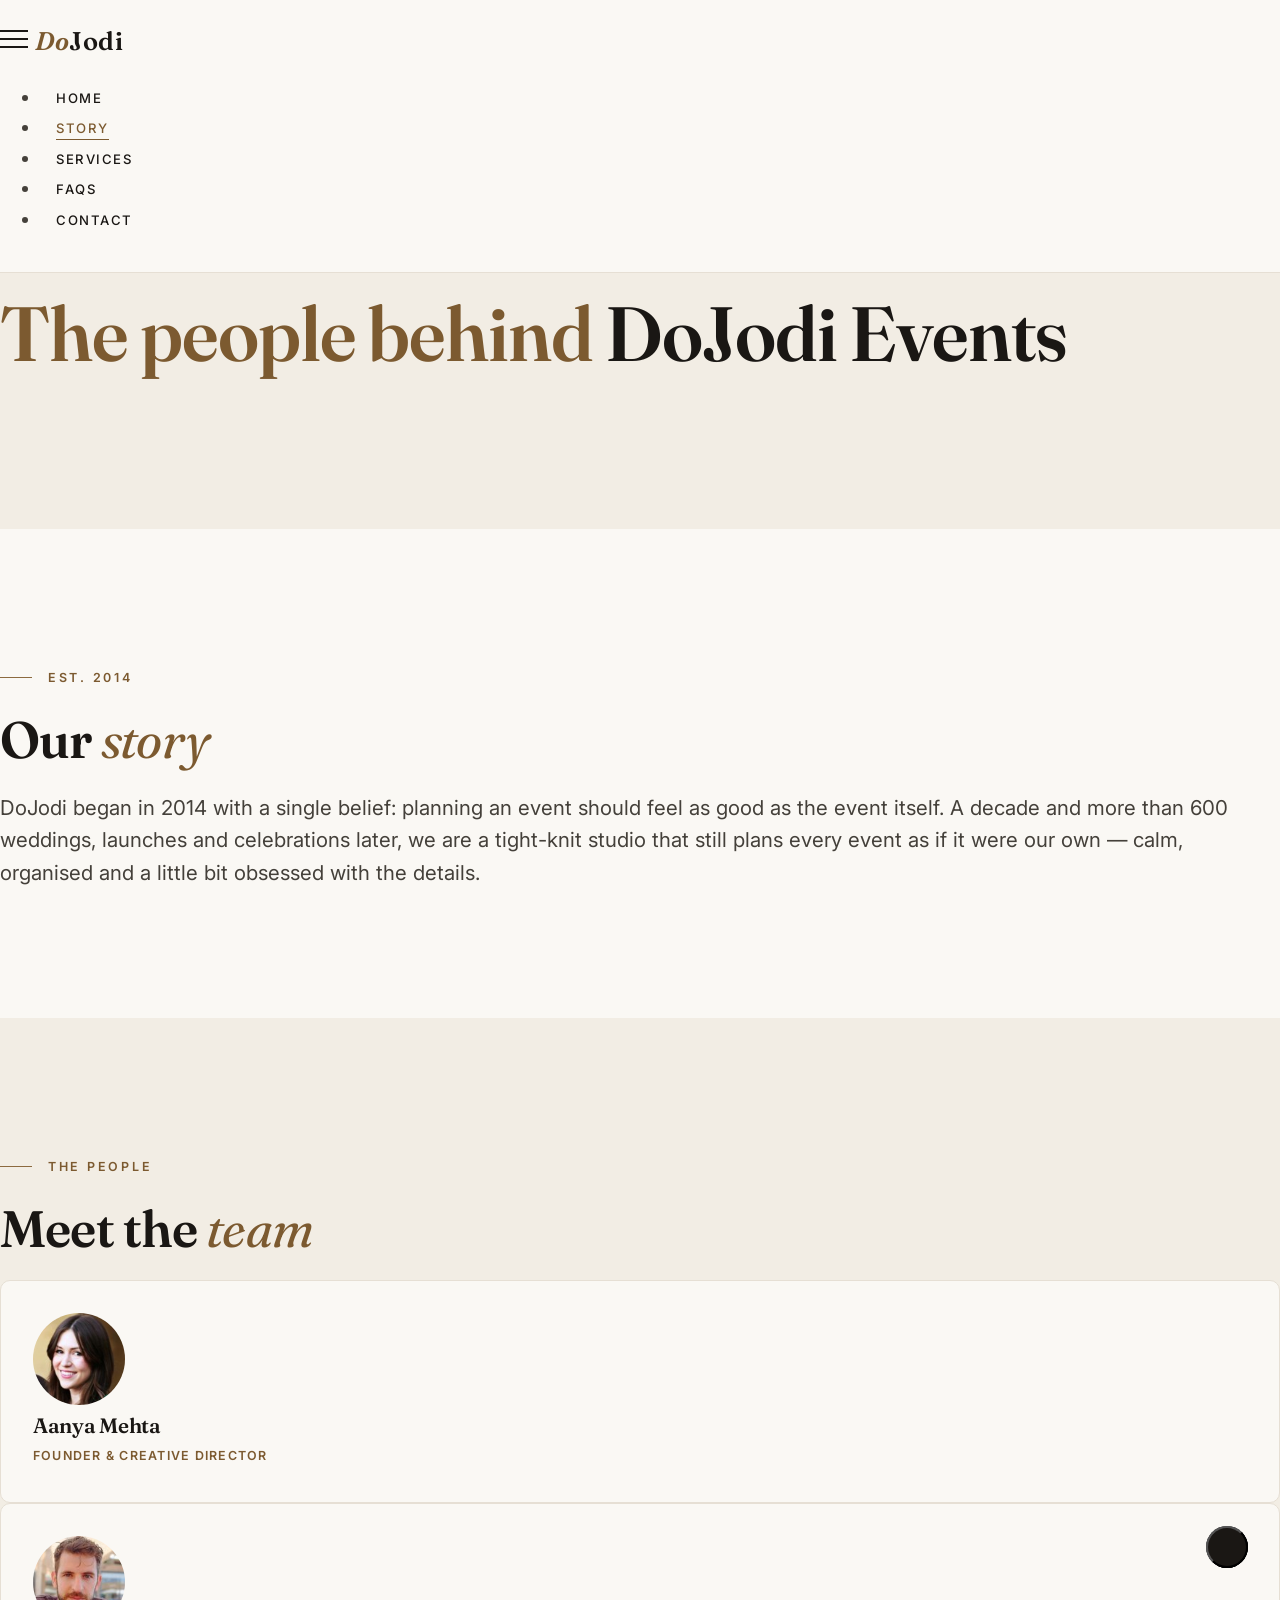
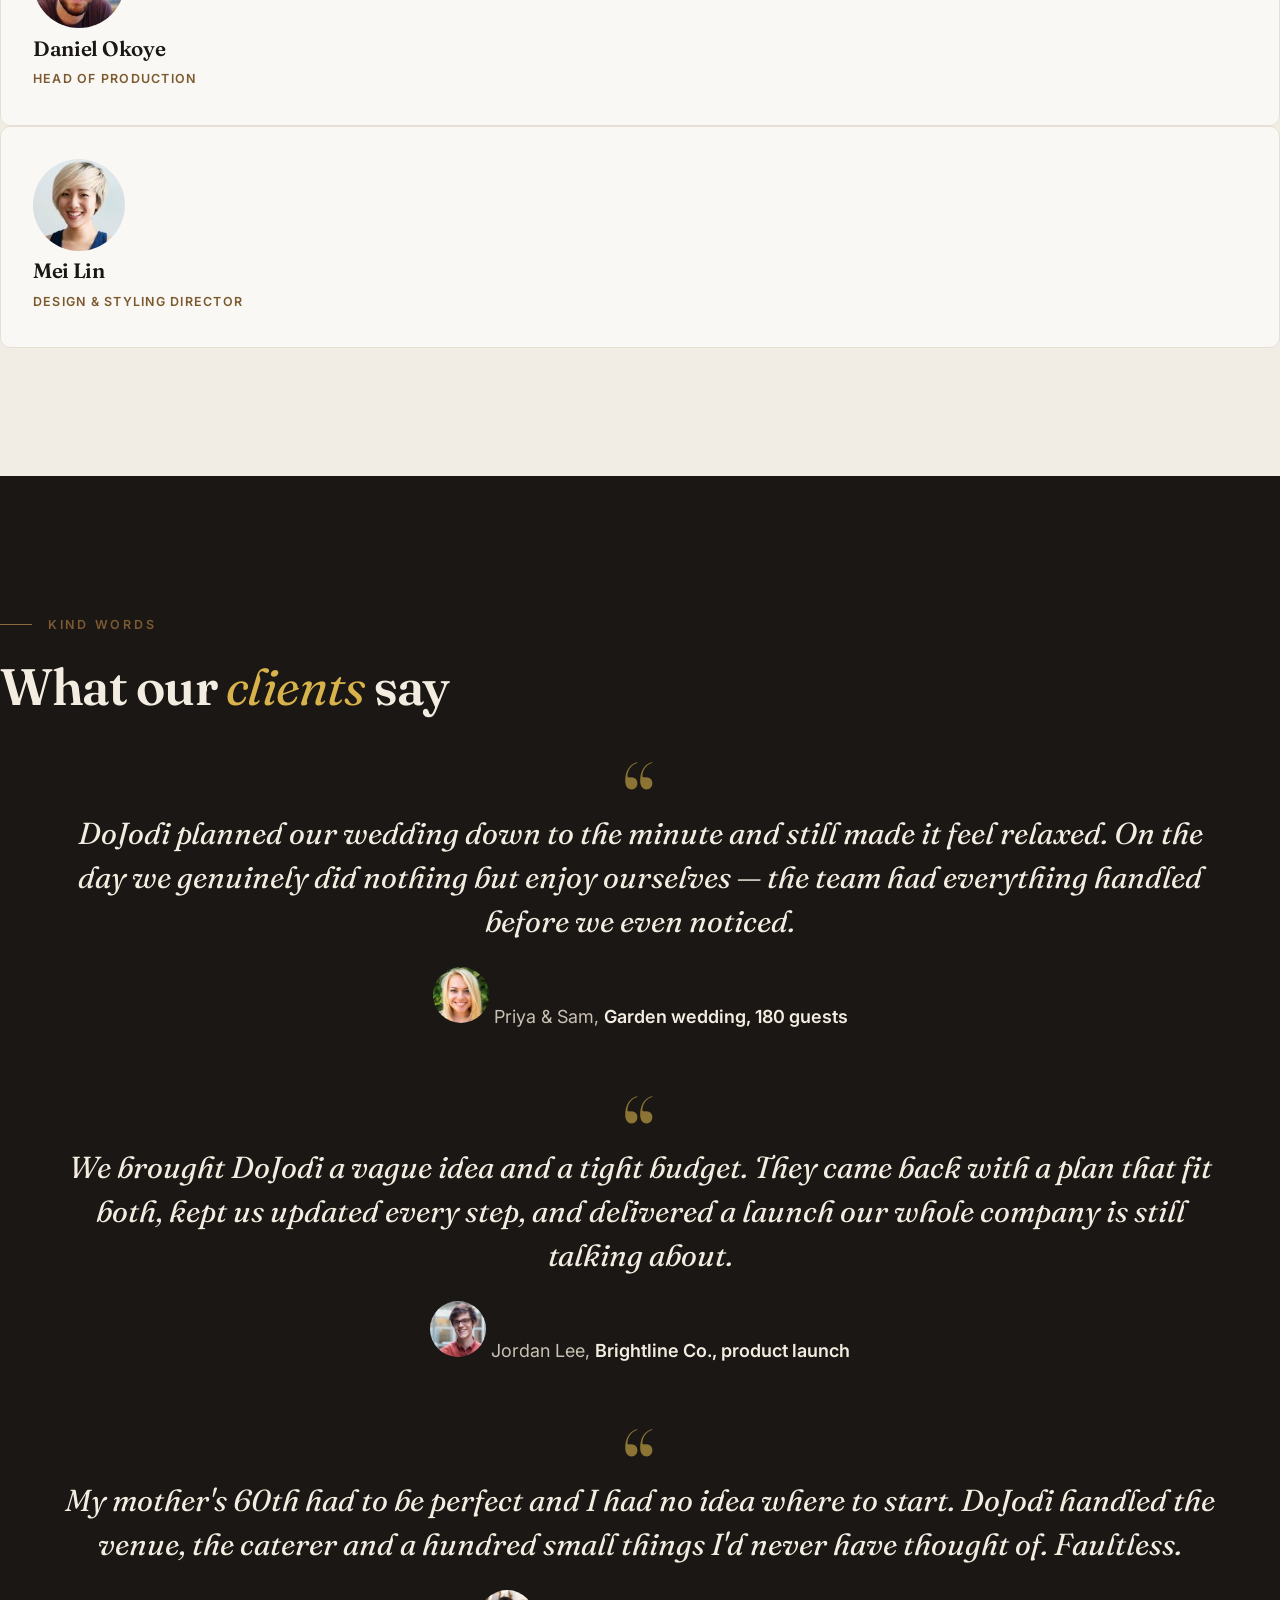
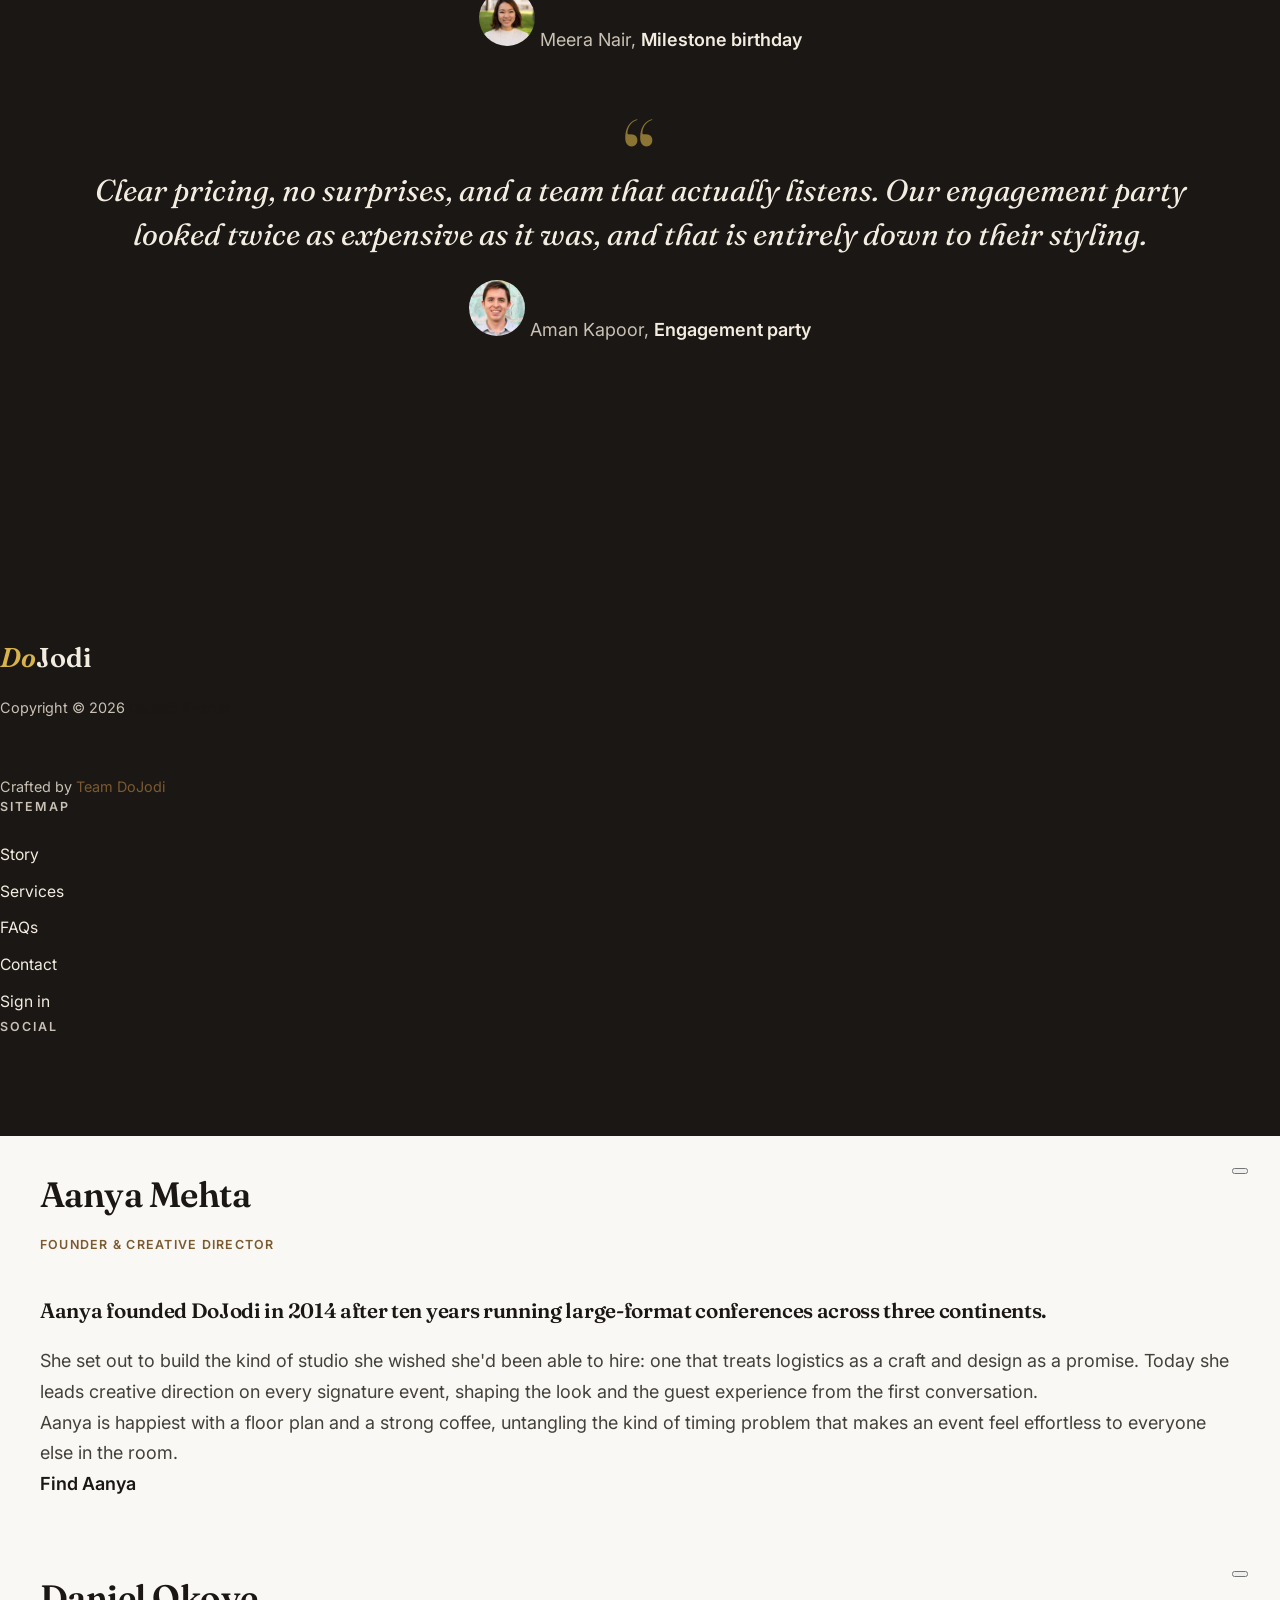
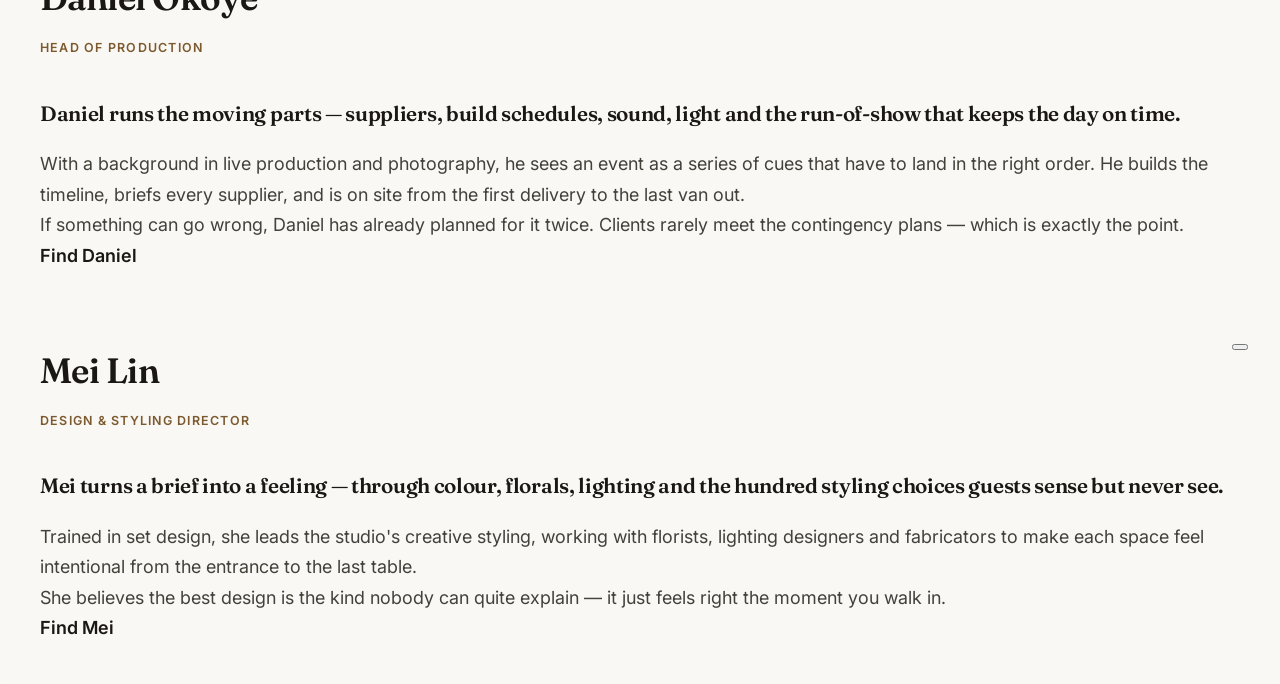
==== commit 6fed5858: "Curate real, high-quality photography (Unsplash/Pexels/randomuser) - Hero: golden-hour couple + ring" ====
--- a/about.html
+++ b/about.html
@@ -76,11 +76,11 @@
 
             <div class="col-lg-4 mb-4 col-12">
               <div class="team-thumb d-flex align-items-center">
-                <img src="images/people/woman-wearing-mask-face-closeup-covid-19-green-background.jpeg" class="img-fluid custom-circle-image team-image me-4" alt="Portrait of Arjun Mehta against a warm coral background" loading="lazy">
+                <img src="images/people/team-1.jpg" class="img-fluid custom-circle-image team-image me-4" alt="Portrait of Aanya Mehta, Founder and Creative Director" loading="lazy">
                 <div class="team-info">
-                  <h3 class="team-name mb-0">Arjun Mehta</h3>
+                  <h3 class="team-name mb-0">Aanya Mehta</h3>
                   <strong class="text-muted">Founder &amp; Creative Director</strong>
-                  <button type="button" class="btn custom-modal-btn" data-bs-toggle="modal" data-bs-target="#modal-arjun" aria-label="Read Arjun Mehta's full bio">
+                  <button type="button" class="btn custom-modal-btn" data-bs-toggle="modal" data-bs-target="#modal-aanya" aria-label="Read Aanya Mehta's full bio">
                     <i class="bi-plus-circle-fill" aria-hidden="true"></i>
                   </button>
                 </div>
@@ -89,7 +89,7 @@
 
             <div class="col-lg-4 mb-4 col-12">
               <div class="team-thumb d-flex align-items-center">
-                <img src="images/people/beautiful-woman-face-portrait-brown-background.jpeg" class="img-fluid custom-circle-image team-image me-4" alt="Portrait of Daniel Okoye in a denim shirt holding a camera" loading="lazy">
+                <img src="images/people/team-2.jpg" class="img-fluid custom-circle-image team-image me-4" alt="Portrait of Daniel Okoye, Head of Production" loading="lazy">
                 <div class="team-info">
                   <h3 class="team-name mb-0">Daniel Okoye</h3>
                   <strong class="text-muted">Head of Production</strong>
@@ -102,11 +102,11 @@
 
             <div class="col-lg-4 mb-lg-0 mb-4 col-12">
               <div class="team-thumb d-flex align-items-center">
-                <img src="images/people/senior-man-wearing-white-face-mask-covid-19-campaign-with-design-space.jpeg" class="img-fluid custom-circle-image team-image me-4" alt="Portrait of Theo Marsh in an orange sweater and sunglasses under blue studio light" loading="lazy">
+                <img src="images/people/team-3.jpg" class="img-fluid custom-circle-image team-image me-4" alt="Portrait of Mei Lin, Design and Styling Director" loading="lazy">
                 <div class="team-info">
-                  <h3 class="team-name mb-0">Theo Marsh</h3>
+                  <h3 class="team-name mb-0">Mei Lin</h3>
                   <strong class="text-muted">Design &amp; Styling Director</strong>
-                  <button type="button" class="btn custom-modal-btn" data-bs-toggle="modal" data-bs-target="#modal-theo" aria-label="Read Theo Marsh's full bio">
+                  <button type="button" class="btn custom-modal-btn" data-bs-toggle="modal" data-bs-target="#modal-mei" aria-label="Read Mei Lin's full bio">
                     <i class="bi-plus-circle-fill" aria-hidden="true"></i>
                   </button>
                 </div>
@@ -127,7 +127,7 @@
                 <div class="slick-testimonial-caption">
                   <p class="lead">DoJodi planned our wedding down to the minute and still made it feel relaxed. On the day we genuinely did nothing but enjoy ourselves — the team had everything handled before we even noticed.</p>
                   <div class="slick-testimonial-client d-flex align-items-center mt-4">
-                    <span class="custom-circle-image testimonial-avatar me-3" aria-hidden="true">PS</span>
+                    <img src="images/people/client-1.jpg" class="custom-circle-image me-3" alt="" loading="lazy">
                     <span>Priya &amp; Sam, <strong class="text-muted">Garden wedding, 180 guests</strong></span>
                   </div>
                 </div>
@@ -135,7 +135,7 @@
                 <div class="slick-testimonial-caption">
                   <p class="lead">We brought DoJodi a vague idea and a tight budget. They came back with a plan that fit both, kept us updated every step, and delivered a launch our whole company is still talking about.</p>
                   <div class="slick-testimonial-client d-flex align-items-center mt-4">
-                    <span class="custom-circle-image testimonial-avatar me-3" aria-hidden="true">JL</span>
+                    <img src="images/people/client-2.jpg" class="custom-circle-image me-3" alt="" loading="lazy">
                     <span>Jordan Lee, <strong class="text-muted">Brightline Co., product launch</strong></span>
                   </div>
                 </div>
@@ -143,7 +143,7 @@
                 <div class="slick-testimonial-caption">
                   <p class="lead">My mother's 60th had to be perfect and I had no idea where to start. DoJodi handled the venue, the caterer and a hundred small things I'd never have thought of. Faultless.</p>
                   <div class="slick-testimonial-client d-flex align-items-center mt-4">
-                    <span class="custom-circle-image testimonial-avatar me-3" aria-hidden="true">MN</span>
+                    <img src="images/people/client-3.jpg" class="custom-circle-image me-3" alt="" loading="lazy">
                     <span>Meera Nair, <strong class="text-muted">Milestone birthday</strong></span>
                   </div>
                 </div>
@@ -151,8 +151,8 @@
                 <div class="slick-testimonial-caption">
                   <p class="lead">Clear pricing, no surprises, and a team that actually listens. Our engagement party looked twice as expensive as it was, and that is entirely down to their styling.</p>
                   <div class="slick-testimonial-client d-flex align-items-center mt-4">
-                    <span class="custom-circle-image testimonial-avatar me-3" aria-hidden="true">AR</span>
-                    <span>Aisha Rahman, <strong class="text-muted">Engagement party</strong></span>
+                    <img src="images/people/client-4.jpg" class="custom-circle-image me-3" alt="" loading="lazy">
+                    <span>Aman Kapoor, <strong class="text-muted">Engagement party</strong></span>
                   </div>
                 </div>
               </div>
@@ -165,28 +165,28 @@
     <div data-include="footer"></div>
 
     <!-- Team member modals -->
-    <div class="modal fade" id="modal-arjun" tabindex="-1" aria-labelledby="modal-arjun-title" aria-hidden="true">
+    <div class="modal fade" id="modal-aanya" tabindex="-1" aria-labelledby="modal-aanya-title" aria-hidden="true">
       <div class="modal-dialog modal-dialog-centered modal-lg">
         <div class="modal-content border-0">
           <div class="modal-header flex-column">
-            <h2 class="modal-title" id="modal-arjun-title">Arjun Mehta</h2>
+            <h2 class="modal-title" id="modal-aanya-title">Aanya Mehta</h2>
             <h6 class="text-muted">Founder &amp; Creative Director</h6>
             <button type="button" class="btn-close" data-bs-dismiss="modal" aria-label="Close"></button>
           </div>
           <div class="modal-body">
-            <h5 class="mb-4">Arjun founded DoJodi in 2014 after ten years running large-format conferences across three continents.</h5>
+            <h5 class="mb-4">Aanya founded DoJodi in 2014 after ten years running large-format conferences across three continents.</h5>
             <div class="row mb-4">
               <div class="col-lg-6 col-12">
-                <p>He set out to build the kind of studio he wished he'd been able to hire: one that treats logistics as a craft and design as a promise. Today he leads creative direction on every signature event, shaping the look and the guest experience from the first conversation.</p>
-              </div>
-              <div class="col-lg-6 col-12">
-                <p>Arjun is happiest with a floor plan and a strong coffee, untangling the kind of timing problem that makes an event feel effortless to everyone else in the room.</p>
+                <p>She set out to build the kind of studio she wished she'd been able to hire: one that treats logistics as a craft and design as a promise. Today she leads creative direction on every signature event, shaping the look and the guest experience from the first conversation.</p>
+              </div>
+              <div class="col-lg-6 col-12">
+                <p>Aanya is happiest with a floor plan and a strong coffee, untangling the kind of timing problem that makes an event feel effortless to everyone else in the room.</p>
               </div>
             </div>
             <ul class="social-icon">
-              <li class="me-3"><strong>Find Arjun</strong></li>
-              <li><a href="#" class="social-icon-link bi-linkedin" aria-label="Arjun Mehta on LinkedIn"></a></li>
-              <li><a href="#" class="social-icon-link bi-instagram" aria-label="Arjun Mehta on Instagram"></a></li>
+              <li class="me-3"><strong>Find Aanya</strong></li>
+              <li><a href="#" class="social-icon-link bi-linkedin" aria-label="Aanya Mehta on LinkedIn"></a></li>
+              <li><a href="#" class="social-icon-link bi-instagram" aria-label="Aanya Mehta on Instagram"></a></li>
             </ul>
           </div>
         </div>
@@ -221,28 +221,28 @@
       </div>
     </div>
 
-    <div class="modal fade" id="modal-theo" tabindex="-1" aria-labelledby="modal-theo-title" aria-hidden="true">
+    <div class="modal fade" id="modal-mei" tabindex="-1" aria-labelledby="modal-mei-title" aria-hidden="true">
       <div class="modal-dialog modal-dialog-centered modal-lg">
         <div class="modal-content border-0">
           <div class="modal-header flex-column">
-            <h2 class="modal-title" id="modal-theo-title">Theo Marsh</h2>
+            <h2 class="modal-title" id="modal-mei-title">Mei Lin</h2>
             <h6 class="text-muted">Design &amp; Styling Director</h6>
             <button type="button" class="btn-close" data-bs-dismiss="modal" aria-label="Close"></button>
           </div>
           <div class="modal-body">
-            <h5 class="mb-4">Theo turns a brief into a feeling — through colour, florals, lighting and the hundred styling choices guests sense but never see.</h5>
+            <h5 class="mb-4">Mei turns a brief into a feeling — through colour, florals, lighting and the hundred styling choices guests sense but never see.</h5>
             <div class="row mb-4">
               <div class="col-lg-6 col-12">
-                <p>Trained in set design, he leads the studio's creative styling, working with florists, lighting designers and fabricators to make each space feel intentional from the entrance to the last table.</p>
-              </div>
-              <div class="col-lg-6 col-12">
-                <p>He believes the best design is the kind nobody can quite explain — it just feels right the moment you walk in.</p>
+                <p>Trained in set design, she leads the studio's creative styling, working with florists, lighting designers and fabricators to make each space feel intentional from the entrance to the last table.</p>
+              </div>
+              <div class="col-lg-6 col-12">
+                <p>She believes the best design is the kind nobody can quite explain — it just feels right the moment you walk in.</p>
               </div>
             </div>
             <ul class="social-icon">
-              <li class="me-3"><strong>Find Theo</strong></li>
-              <li><a href="#" class="social-icon-link bi-instagram" aria-label="Theo Marsh on Instagram"></a></li>
-              <li><a href="#" class="social-icon-link bi-linkedin" aria-label="Theo Marsh on LinkedIn"></a></li>
+              <li class="me-3"><strong>Find Mei</strong></li>
+              <li><a href="#" class="social-icon-link bi-instagram" aria-label="Mei Lin on Instagram"></a></li>
+              <li><a href="#" class="social-icon-link bi-linkedin" aria-label="Mei Lin on LinkedIn"></a></li>
             </ul>
           </div>
         </div>
--- a/css/dojodi.css
+++ b/css/dojodi.css
@@ -668,3 +668,46 @@
   .front-product .px-5 { padding-left: var(--space-5) !important; padding-right: var(--space-5) !important; }
   .social-login, .div-separator { width: 100% !important; }
 }
+
+/* ==========================================================================
+   PREMIUM MICRO-INTERACTIONS — hero motion, marquee, cursor
+   ========================================================================== */
+.hero { position: relative; }
+
+/* Ken Burns slow zoom on the active hero slide */
+.slick-slideshow .slick-current img { animation: kenburns 8s ease-out both; }
+@keyframes kenburns { from { transform: scale(1.001); } to { transform: scale(1.09); } }
+
+/* Cursor glow that follows the pointer over the hero */
+.hero-cursor {
+  position: absolute; top: 0; left: 0; width: 380px; height: 380px;
+  margin: -190px 0 0 -190px; border-radius: 50%; z-index: 2;
+  pointer-events: none; opacity: 0; transition: opacity 0.4s ease;
+  background: radial-gradient(circle, rgba(216,178,74,0.20), rgba(216,178,74,0) 62%);
+  mix-blend-mode: screen;
+}
+
+/* Scroll cue */
+.slick-slideshow .slick-dots { bottom: var(--space-7); }
+.scroll-cue {
+  position: absolute; bottom: var(--space-3); left: 50%; transform: translateX(-50%);
+  z-index: 3; color: var(--cream); font-size: 1.4rem; line-height: 1;
+  opacity: 0.85; animation: cueBounce 2.2s ease-in-out infinite;
+  text-shadow: 0 1px 12px rgba(0,0,0,0.4);
+}
+.scroll-cue:hover { color: var(--gold-warm); }
+@keyframes cueBounce { 0%, 100% { transform: translate(-50%, 0); } 50% { transform: translate(-50%, 9px); } }
+
+/* Press / partners marquee */
+.marquee { overflow: hidden; background: var(--canvas); border-top: 1px solid var(--line); border-bottom: 1px solid var(--line); padding: var(--space-6) 0; }
+.marquee-track { display: flex; align-items: center; gap: var(--space-7); width: max-content; animation: marquee 38s linear infinite; }
+.marquee:hover .marquee-track { animation-play-state: paused; }
+.marquee-item { font-family: var(--font-display); font-style: italic; font-size: 1.45rem; color: var(--muted); white-space: nowrap; }
+.marquee-sep { color: var(--gold); font-size: 0.8rem; }
+@keyframes marquee { from { transform: translateX(0); } to { transform: translateX(-50%); } }
+
+@media (prefers-reduced-motion: reduce) {
+  .slick-slideshow .slick-current img { animation: none; }
+  .scroll-cue { animation: none; }
+  .marquee-track { animation: none; }
+}
